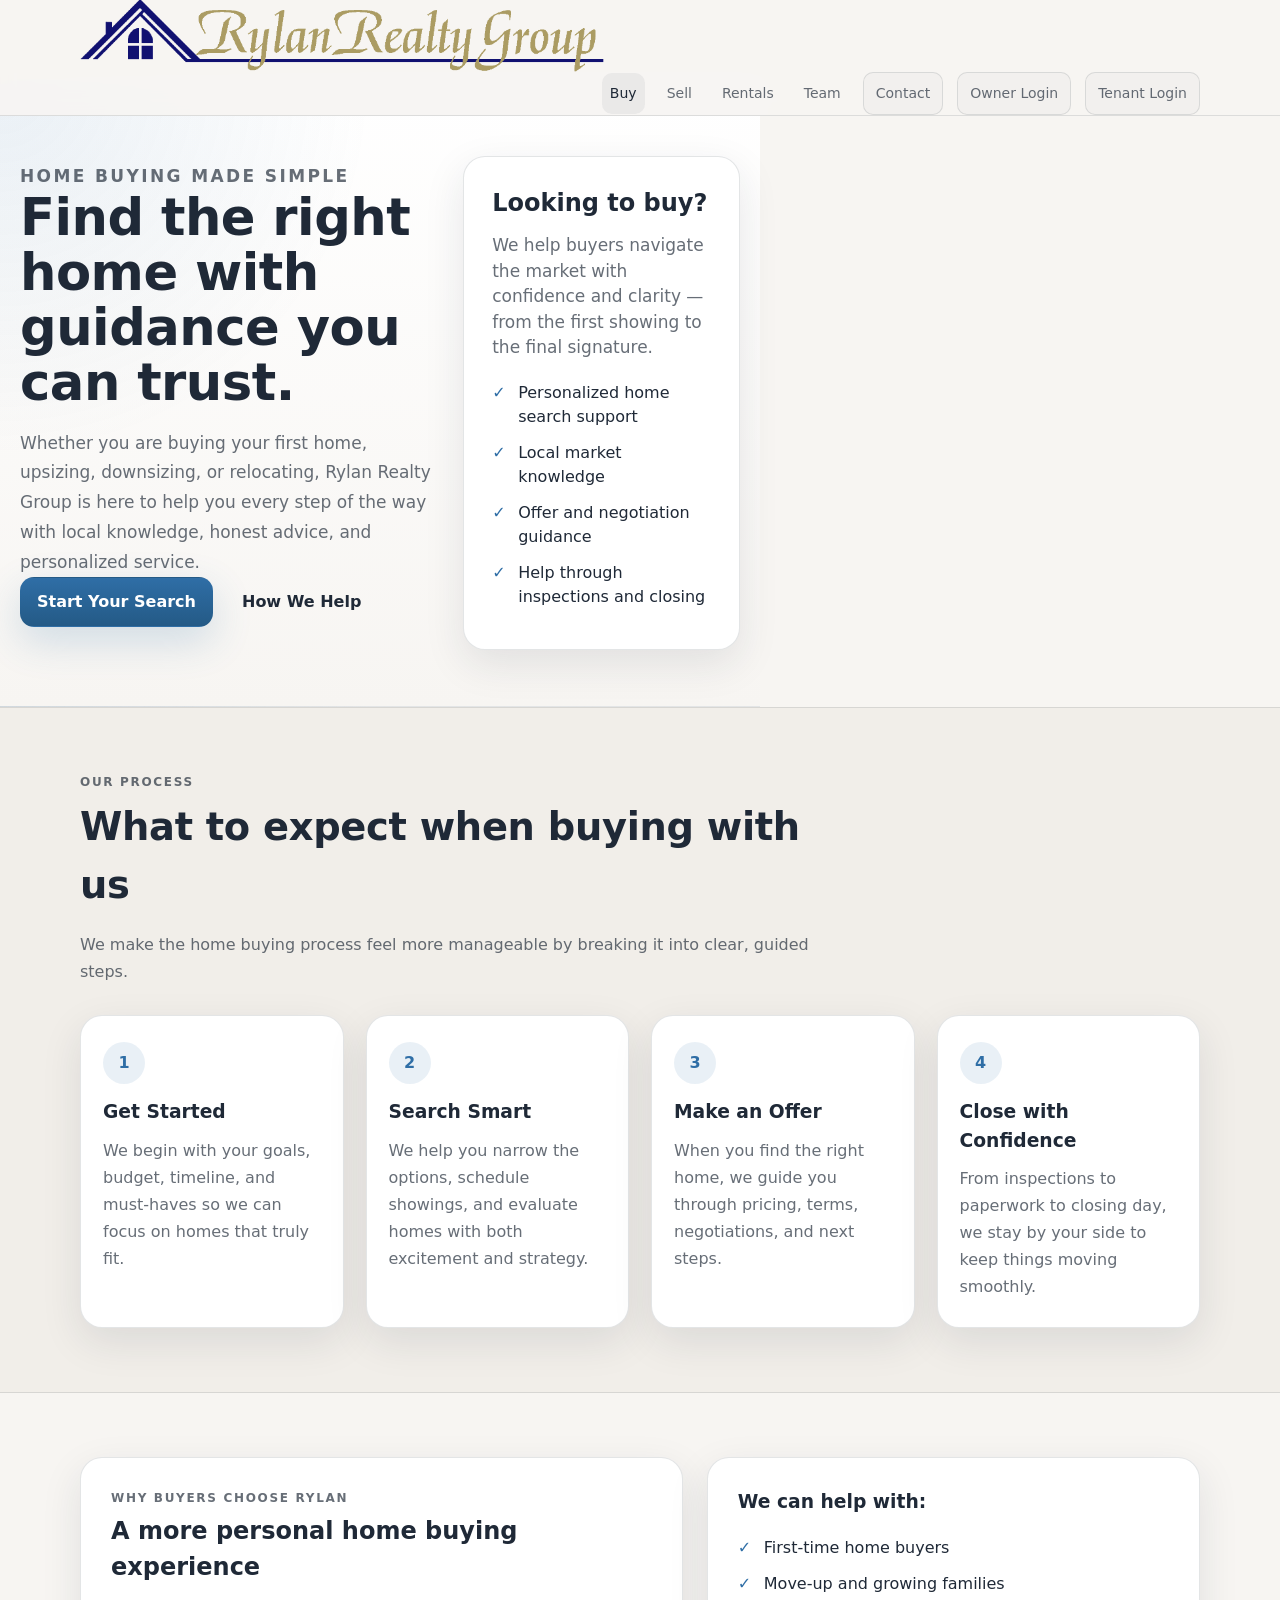
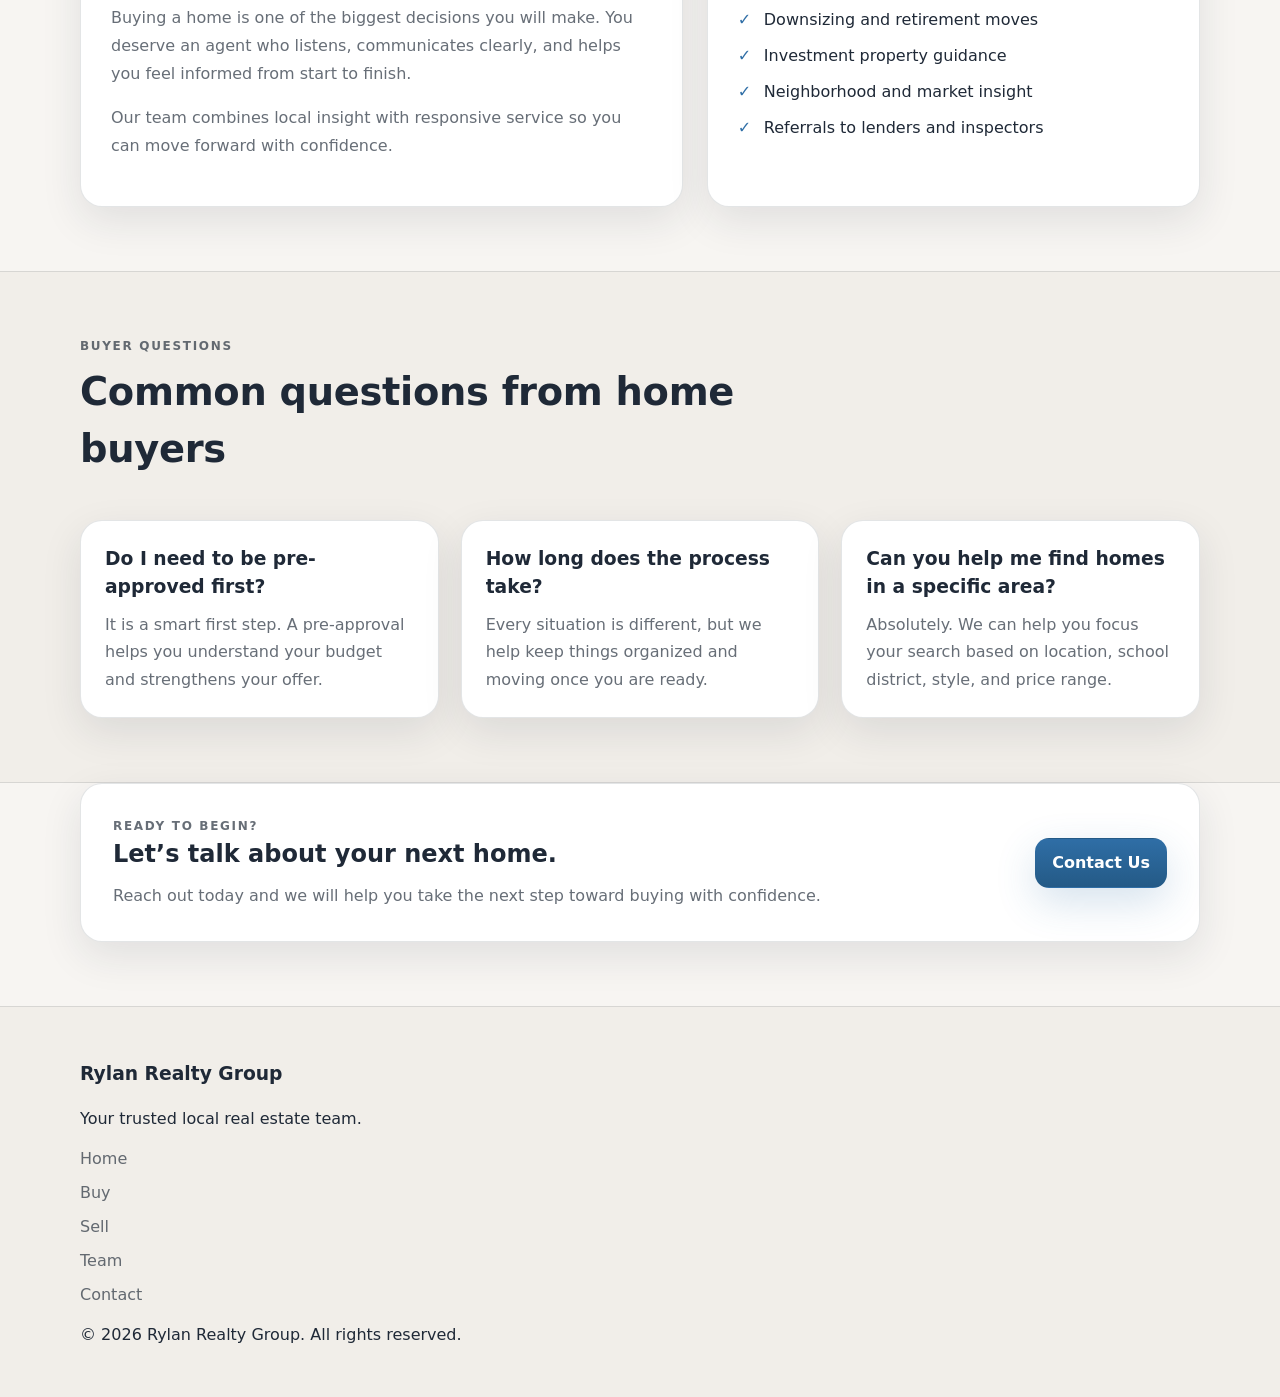
==== buy.html @ 1717fbd0 "Update buy.html" ====
<!DOCTYPE html>
<html lang="en">
<head>
  <meta charset="UTF-8" />
  <meta name="viewport" content="width=device-width, initial-scale=1" />
  <title>Buy With Rylan Realty Group</title>
  <link rel="stylesheet" href="css/styles.css" />
</head>
<body>
  <header class="site-header">
    <div class="container header-wrap">
      <a href="index.html" class="brand">
        <img src="images/logos/RRG_Logo.png" alt="Rylan Realty Group logo" class="brand-logo" />
      </a>

      <button class="nav-toggle" aria-label="Toggle navigation" aria-expanded="false">
        <span></span>
        <span></span>
        <span></span>
      </button>

      <nav class="site-nav" aria-label="Primary navigation">
        <a href="buy.html" class="nav-link is-active">Buy</a>
        <a href="sell.html" class="nav-link">Sell</a>
        <a href="https://rylan.managebuilding.com/Resident/public/rentals" class="nav-link">Rentals</a>
        <a href="team.html" class="nav-link">Team</a>
        <a href="contact.html" class="nav-link nav-pill">Contact</a>
        <a href="https://rylan.managebuilding.com/manager/public/authentication/login?ReturnUrl=%2Fmanager" class="nav-link nav-pill" target="_blank" rel="noopener">Owner Login</a>
        <a href="https://rylan.managebuilding.com/Resident/portal/login" class="nav-link nav-pill" target="_blank" rel="noopener">Tenant Login</a>
      </nav>
    </div>
  </header>

  <main>
    <section class="page-hero page-hero-inner">
      <div class="container page-hero-grid">
        <div class="page-hero-copy">
          <p class="eyebrow">Home Buying Made Simple</p>
          <h1>Find the right home with guidance you can trust.</h1>
          <p class="page-intro">
            Whether you are buying your first home, upsizing, downsizing, or relocating,
            Rylan Realty Group is here to help you every step of the way with local knowledge,
            honest advice, and personalized service.
          </p>
          <div class="hero-actions">
            <a href="contact.html" class="btn btn-primary">Start Your Search</a>
            <a href="#buy-process" class="btn btn-secondary">How We Help</a>
          </div>
        </div>

        <div class="page-hero-card">
          <h2>Looking to buy?</h2>
          <p>
            We help buyers navigate the market with confidence and clarity — from the first showing
            to the final signature.
          </p>

          <ul class="check-list">
            <li>Personalized home search support</li>
            <li>Local market knowledge</li>
            <li>Offer and negotiation guidance</li>
            <li>Help through inspections and closing</li>
          </ul>
        </div>
      </div>
    </section>

    <section class="section section-alt" id="buy-process">
      <div class="container">
        <div class="section-heading">
          <p class="eyebrow">Our Process</p>
          <h2>What to expect when buying with us</h2>
          <p>
            We make the home buying process feel more manageable by breaking it into clear, guided steps.
          </p>
        </div>

        <div class="info-grid four-up">
          <article class="info-card">
            <div class="info-number">1</div>
            <h3>Get Started</h3>
            <p>
              We begin with your goals, budget, timeline, and must-haves so we can focus on homes that truly fit.
            </p>
          </article>

          <article class="info-card">
            <div class="info-number">2</div>
            <h3>Search Smart</h3>
            <p>
              We help you narrow the options, schedule showings, and evaluate homes with both excitement and strategy.
            </p>
          </article>

          <article class="info-card">
            <div class="info-number">3</div>
            <h3>Make an Offer</h3>
            <p>
              When you find the right home, we guide you through pricing, terms, negotiations, and next steps.
            </p>
          </article>

          <article class="info-card">
            <div class="info-number">4</div>
            <h3>Close with Confidence</h3>
            <p>
              From inspections to paperwork to closing day, we stay by your side to keep things moving smoothly.
            </p>
          </article>
        </div>
      </div>
    </section>

    <section class="section">
      <div class="container">
        <div class="split-section">
          <div class="split-card">
            <p class="eyebrow">Why Buyers Choose Rylan</p>
            <h2>A more personal home buying experience</h2>
            <p>
              Buying a home is one of the biggest decisions you will make. You deserve an agent who listens,
              communicates clearly, and helps you feel informed from start to finish.
            </p>
            <p>
              Our team combines local insight with responsive service so you can move forward with confidence.
            </p>
          </div>

          <div class="split-card">
            <h3>We can help with:</h3>
            <ul class="check-list">
              <li>First-time home buyers</li>
              <li>Move-up and growing families</li>
              <li>Downsizing and retirement moves</li>
              <li>Investment property guidance</li>
              <li>Neighborhood and market insight</li>
              <li>Referrals to lenders and inspectors</li>
            </ul>
          </div>
        </div>
      </div>
    </section>

    <section class="section section-alt">
      <div class="container">
        <div class="section-heading">
          <p class="eyebrow">Buyer Questions</p>
          <h2>Common questions from home buyers</h2>
        </div>

        <div class="faq-grid">
          <article class="faq-card">
            <h3>Do I need to be pre-approved first?</h3>
            <p>
              It is a smart first step. A pre-approval helps you understand your budget and strengthens your offer.
            </p>
          </article>

          <article class="faq-card">
            <h3>How long does the process take?</h3>
            <p>
              Every situation is different, but we help keep things organized and moving once you are ready.
            </p>
          </article>

          <article class="faq-card">
            <h3>Can you help me find homes in a specific area?</h3>
            <p>
              Absolutely. We can help you focus your search based on location, school district, style, and price range.
            </p>
          </article>
        </div>
      </div>
    </section>

    <section class="section cta-section">
      <div class="container">
        <div class="cta-card">
          <div>
            <p class="eyebrow">Ready to begin?</p>
            <h2>Let’s talk about your next home.</h2>
            <p>
              Reach out today and we will help you take the next step toward buying with confidence.
            </p>
          </div>
          <div class="cta-actions">
            <a href="contact.html" class="btn btn-primary">Contact Us</a>
          </div>
        </div>
      </div>
    </section>
  </main>

  <footer class="site-footer">
    <div class="container footer-wrap">
      <div>
        <h3>Rylan Realty Group</h3>
        <p>Your trusted local real estate team.</p>
      </div>

      <div class="footer-links">
        <a href="index.html">Home</a>
        <a href="buy.html">Buy</a>
        <a href="sell.html">Sell</a>
        <a href="team.html">Team</a>
        <a href="contact.html">Contact</a>
      </div>
    </div>

    <div class="container footer-bottom">
      <p>&copy; <span id="year"></span> Rylan Realty Group. All rights reserved.</p>
    </div>
  </footer>

  <script src="js/script.js"></script>
</body>
</html>
---- css/styles.css ----
:root {
  --bg: #F7F5F2;          /* warm ivory */
  --surface: #FFFFFF;     /* cards / surfaces */
  --surface-2: #F1EEE9;   /* section alt */
  --text: #1F2937;        /* slate 800 */
  --muted: rgba(31, 41, 55, 0.68);
  --line: rgba(31, 41, 55, 0.12);

  --accent: #2F6EA6;      /* calm blue */
  --accent-2: #245A86;

  --shadow: 0 14px 40px rgba(31, 41, 55, 0.10);
  --radius: 16px;
  --radius-lg: 22px;
}

* { box-sizing: border-box; }
html, body { height: 100%; }

body {
  margin: 0;
  font-family: system-ui, -apple-system, Segoe UI, Roboto, Arial, sans-serif;
  background: var(--bg);
  color: var(--text);
  line-height: 1.5;
  padding-top: 84px;
}

img { max-width: 100%; display: block; }
a { color: inherit; text-decoration: none; }

.container {
  width: min(1120px, calc(100% - 40px));
  margin: 0 auto;
}

.center { display: flex; justify-content: center; margin-top: 18px; }
.muted { color: var(--muted); }
.tiny { font-size: 12px; }

/* =========================
   Header
========================= */
.site-header {
  position: fixed;
  top: 0; left: 0; right: 0;
  z-index: 1500;
  background: rgba(247, 245, 242, 0.92);
  backdrop-filter: blur(10px);
  border-bottom: 1px solid var(--line);
}

.header-inner {
  display: flex;
  align-items: center;
  justify-content: space-between;
  gap: 18px;
  padding: 10px 0;
}

.brand {
  display: flex;
  flex-direction: column;
  align-items: flex-start;
  gap: 6px;
  min-width: 280px;
  flex: 0 0 auto;
}

.brand-logo {
  height: 72px;
  width: auto;
  max-width: none;
  object-fit: contain;
}

.header-phone {
  font-size: 15px;
  font-weight: 800;
  line-height: 1.1;
}

.header-phone a {
  color: var(--accent-2);
  text-decoration: none;
  white-space: nowrap;
}

.header-phone a:hover { text-decoration: underline; }

.site-nav {
  margin-left: auto;
  display: flex;
  align-items: center;
  justify-content: flex-end;
  gap: 14px;
  flex: 1 1 auto;
}

.nav-link {
  font-size: 14px;
  color: var(--muted);
  padding: 10px 8px;
  border-radius: 10px;
  transition: background 140ms ease, color 140ms ease;
  white-space: nowrap;
}

.nav-link:hover {
  background: rgba(31, 41, 55, 0.06);
  color: var(--text);
}

.nav-pill {
  border: 1px solid var(--line);
  padding: 10px 12px;
  background: rgba(31, 41, 55, 0.02);
}

.nav-toggle {
  display: none;
  width: 42px;
  height: 42px;
  border: none;
  border-radius: 10px;
  background: rgba(31, 41, 55, 0.06);
  cursor: pointer;
  align-items: center;
  justify-content: center;
  flex-direction: column;
  gap: 4px;
  transition: background .15s ease;
  flex: 0 0 auto;
}

.nav-toggle:hover { background: rgba(31, 41, 55, 0.10); }

.nav-toggle span {
  width: 18px;
  height: 2px;
  background: var(--text);
  border-radius: 2px;
  display: block;
  transition: transform .25s ease, opacity .2s ease;
}

.nav-toggle.active span:nth-child(1) { transform: translateY(6px) rotate(45deg); }
.nav-toggle.active span:nth-child(2) { opacity: 0; }
.nav-toggle.active span:nth-child(3) { transform: translateY(-6px) rotate(-45deg); }

/* =========================
   Hero
========================= */
.hero {
  position: relative;
  min-height: 78vh;
  display: grid;
  place-items: center;
  overflow: hidden;
  border-bottom: 1px solid var(--line);
}

.hero-media {
  position: absolute;
  inset: 0;
  background:
    linear-gradient(90deg,
      rgba(247, 245, 242, 0.65) 0%,
      rgba(247, 245, 242, 0.35) 40%,
      rgba(247, 245, 242, 0.12) 75%,
      rgba(247, 245, 242, 0.06) 100%
    ),
    url("../images/misc/hero-home.jpg");
  background-size: cover;
  background-position: center;
  transform: scale(1.02);
  filter: saturate(1.0) contrast(1.06);
}

.hero-content {
  position: relative;
  width: min(980px, 100%);
  padding: 72px 0;
}

.hero-content::before {
  content: "";
  position: absolute;
  left: -10px;
  top: 44px;
  bottom: 44px;
  width: min(980px, 92vw);
  border-radius: 22px;
  background: linear-gradient(
    90deg,
    rgba(255,255,255,0.32) 0%,
    rgba(255,255,255,0.25) 55%,
    rgba(255,255,255,0.18) 100%
  );
  border: none;
  box-shadow: 0 18px 44px rgba(31, 41, 55, 0.14);
  backdrop-filter: blur(10px);
  z-index: 0;
}

.hero-content > * {
  position: relative;
  z-index: 1;
  padding-left: 28px;
  padding-right: 18px;
}

.hero-title {
  margin: 0 0 12px 0;
  letter-spacing: -0.6px;
  font-size: clamp(34px, 4.4vw, 56px);
  color: rgba(31, 41, 55, 0.95);
}

.hero-subtitle {
  margin: 0 0 22px 0;
  color: rgba(31, 41, 55, 0.78);
  font-size: 18px;
  max-width: 60ch;
}

.hero-actions {
  display: flex;
  gap: 12px;
  flex-wrap: wrap;
  margin-bottom: 14px;
}

.hero-highlights {
  display: grid;
  grid-template-columns: 1.2fr 1fr 1fr;
  gap: 10px;
  margin-top: 10px;
  padding-left: 28px;
  padding-right: 18px;
}

.highlight {
  padding: 8px 0;
  border-left: 1px solid rgba(31, 41, 55, 0.14);
  padding-left: 12px;
}

.hero-highlights .highlight:first-child {
  border-left: none;
  padding-left: 0;
}

.highlight-kicker {
  font-size: 11px;
  color: rgba(31, 41, 55, 0.55);
  text-transform: uppercase;
  letter-spacing: 0.12em;
  margin-bottom: 4px;
}

.highlight-text {
  font-weight: 800;
  color: rgba(31, 41, 55, 0.92);
  line-height: 1.2;
  white-space: normal;
  word-break: break-word;
}

/* =========================
   Sections
========================= */
.section { padding: 64px 0; }

.section-alt {
  background: var(--surface-2);
  border-top: 1px solid var(--line);
  border-bottom: 1px solid var(--line);
}

.section-head,
.section-heading {
  display: grid;
  gap: 6px;
  margin-bottom: 22px;
}

.section-head h2,
.section-heading h2 {
  margin: 0;
  font-size: 28px;
  letter-spacing: -0.3px;
}

.section-head p,
.section-heading p {
  margin: 0;
  color: var(--muted);
}

.eyebrow {
  margin: 0 0 4px 0;
  font-size: 12px;
  font-weight: 800;
  letter-spacing: 0.14em;
  text-transform: uppercase;
  color: var(--accent);
}

/* =========================
   Buttons
========================= */
.btn {
  display: inline-flex;
  align-items: center;
  justify-content: center;
  gap: 10px;
  padding: 12px 16px;
  border-radius: 14px;
  border: 1px solid transparent;
  font-weight: 650;
  cursor: pointer;
  transition: transform 140ms ease, background 140ms ease, border-color 140ms ease;
}

.btn:hover { transform: translateY(-1px); }

.btn-primary {
  background: linear-gradient(180deg, var(--accent), var(--accent-2));
  color: #fff;
  box-shadow: 0 14px 40px rgba(47, 110, 166, 0.20);
}

.btn-ghost {
  background: rgba(255, 255, 255, 0.72);
  border: 1px solid rgba(31, 41, 55, 0.18);
  color: rgba(31, 41, 55, 0.92);
  box-shadow: 0 10px 28px rgba(31, 41, 55, 0.10);
  backdrop-filter: blur(6px);
}

.btn-ghost:hover {
  background: rgba(255, 255, 255, 0.86);
  border-color: rgba(31, 41, 55, 0.22);
}

.btn-small {
  padding: 10px 14px;
  border-radius: 12px;
  background: rgba(31, 41, 55, 0.04);
  border: 1px solid var(--line);
  color: var(--text);
}

/* =========================
   Common Surfaces
========================= */
.card, .tile, .contact-card {
  background: var(--surface);
  border: 1px solid var(--line);
  box-shadow: var(--shadow);
  border-radius: var(--radius-lg);
  overflow: hidden;
}

.card { padding: 18px; }
.contact-card { padding: 18px; }

/* =========================
   Cards
========================= */
.card-grid {
  display: grid;
  grid-template-columns: repeat(3, minmax(0, 1fr));
  gap: 14px;
}

.card-grid-3 {
  grid-template-columns: repeat(3, minmax(0, 1fr));
}

.card-icon {
  width: 46px;
  height: 46px;
  display: grid;
  place-items: center;
  border-radius: 14px;
  background: rgba(47, 110, 166, 0.12);
  border: 1px solid rgba(47, 110, 166, 0.20);
  margin-bottom: 10px;
  font-size: 20px;
}

.card h3 { margin: 0 0 8px 0; }
.card p { margin: 0 0 14px 0; color: var(--muted); }
.card-link { color: var(--accent); font-weight: 700; }

/* =========================
   Testimonials
========================= */
.testimonial-grid {
  display: grid;
  grid-template-columns: repeat(3, minmax(0, 1fr));
  gap: 14px;
}

.testimonial {
  background: var(--surface);
  border: 1px solid rgba(31, 41, 55, 0.10);
  box-shadow: 0 10px 26px rgba(31, 41, 55, 0.08);
  border-radius: var(--radius-lg);
  padding: 16px;
}

.testimonial-stars {
  font-weight: 800;
  letter-spacing: 1px;
  color: var(--accent);
  margin-bottom: 8px;
}

.testimonial-quote {
  margin: 0 0 12px 0;
  font-size: 15px;
  color: var(--text);
  line-height: 1.55;
}

.testimonial-meta { display: grid; gap: 2px; }
.testimonial-name { font-weight: 750; }
.testimonial-muted { color: var(--muted); font-size: 13px; }

.zillow-links {
  display: flex;
  gap: 12px;
  flex-wrap: wrap;
  justify-content: center;
}

/* =========================
   Our Listings
========================= */
.our-listings {
  background: var(--surface-2);
}

.listings-heading {
  text-align: center;
  max-width: 760px;
  margin: 0 auto 2rem;
}

.listings-heading .section-intro {
  color: var(--muted);
}

.idx-listings-shell {
  padding: 0;
  margin: 0;
  background: transparent;
  border: 0;
  box-shadow: none;
}

.our-listings .center {
  margin-top: 22px;
}

@media (max-width: 640px) {
  .listings-heading {
    margin-bottom: 1.5rem;
  }
}

/* =========================
   Team
========================= */
.team-list {
  display: grid;
  gap: 14px;
}

.team-row {
  display: grid;
  grid-template-columns: 140px 1fr;
  gap: 14px;
  background: var(--surface);
  border: 1px solid var(--line);
  box-shadow: var(--shadow);
  border-radius: var(--radius-lg);
  overflow: hidden;
}

.team-photo {
  height: 140px;
  background-size: cover;
  background-position: center;
}

.team-info {
  padding: 16px;
  display: grid;
  align-content: center;
  gap: 6px;
}

.team-name { margin: 0; font-size: 18px; }
.team-role { color: var(--muted); font-size: 14px; }

.team-actions {
  display: flex;
  gap: 10px;
  flex-wrap: wrap;
  margin-top: 8px;
}

/* =========================
   Contact
========================= */
.contact-grid {
  display: grid;
  grid-template-columns: 1.2fr 0.8fr;
  gap: 14px;
}

label {
  display: grid;
  gap: 6px;
  margin-bottom: 12px;
  color: var(--muted);
}

input, textarea {
  width: 100%;
  border-radius: 14px;
  border: 1px solid var(--line);
  background: rgba(31, 41, 55, 0.03);
  color: var(--text);
  padding: 12px 12px;
  outline: none;
}

input:focus, textarea:focus { border-color: rgba(47, 110, 166, 0.55); }

.office {
  margin-top: 16px;
  padding-top: 12px;
  border-top: 1px solid var(--line);
}

.office-grid {
  display: grid;
  grid-template-columns: 1fr 1fr;
  gap: 14px;
  margin-top: 12px;
}

.office-mini {
  border: 1px solid var(--line);
  border-radius: 14px;
  padding: 14px;
  background: rgba(31, 41, 55, 0.02);
}

.contact-actions {
  display: flex;
  gap: 10px;
  flex-wrap: wrap;
  margin-top: 14px;
}

.btn-icon img {
  width: 18px;
  height: 18px;
}



/* =========================
   Footer
========================= */
.site-footer {
  padding: 34px 0;
  background: var(--surface-2);
  border-top: 1px solid var(--line);
}

.footer-grid {
  display: grid;
  grid-template-columns: 1.4fr 1fr 1fr 0.9fr 0.7fr;
  gap: 14px;
  align-items: start;
}

.footer-brand {
  font-size: 18px;
  font-weight: 800;
  margin-bottom: 6px;
}

.footer-links {
  display: grid;
  gap: 10px;
  color: var(--muted);
}

.footer-links a:hover { color: var(--text); }

.footer-logos img {
  width: 180px;
  height: auto;
  display: block;
}

.footer-legal { justify-self: end; }

.footer-social {
  display: inline-flex;
  align-items: center;
  gap: 8px;
  margin-top: 10px;
  color: var(--muted);
}

.footer-social:hover { color: var(--text); }

.fb-icon {
  width: 18px;
  height: 18px;
}

/* =========================
   Mobile Swipe Rows
========================= */
.mobile-scroll-row {
  min-width: 0;
}

@media (max-width: 720px) {
  .mobile-scroll-row {
    display: flex !important;
    gap: 14px !important;
    overflow-x: auto;
    overflow-y: hidden;
    padding: 4px 2px 10px;
    scroll-snap-type: x mandatory;
    -webkit-overflow-scrolling: touch;
  }

  .mobile-scroll-row > * {
    flex: 0 0 86%;
    min-width: 86%;
    scroll-snap-align: start;
  }

  .mobile-scroll-row::-webkit-scrollbar {
    height: 8px;
  }

  .mobile-scroll-row::-webkit-scrollbar-thumb {
    background: rgba(31, 41, 55, 0.18);
    border-radius: 999px;
  }

  .mobile-scroll-row .team-row {
    grid-template-columns: 1fr;
  }

  .mobile-scroll-row .team-photo {
    height: 220px;
  }
}

/* =========================
   Responsive
========================= */
@media (max-width: 980px) {
  .card-grid,
  .card-grid-3,
  .testimonial-grid,
  .office-grid {
    grid-template-columns: repeat(2, minmax(0, 1fr));
  }

  .contact-grid,
  .footer-grid {
    grid-template-columns: 1fr;
  }

  .footer-legal { justify-self: start; }
}

@media (max-width: 860px) {
  body { padding-top: 96px; }

  .header-inner { padding: 10px 0; gap: 10px; }

  .brand {
    min-width: 0;
    max-width: calc(100% - 60px);
    gap: 4px;
  }

  .brand-logo {
    height: 54px;
    max-width: 240px;
  }

  .header-phone {
    font-size: 13px;
    max-width: 100%;
  }

  .header-phone a {
    display: inline-block;
    max-width: 100%;
    overflow: hidden;
    text-overflow: ellipsis;
    white-space: nowrap;
  }

  .nav-toggle {
    display: inline-flex;
  }

  .site-nav {
    position: fixed;
    top: 96px;
    left: 12px;
    right: 12px;
    display: none;
    flex-direction: column;
    gap: 8px;
    padding: 14px;
    border-radius: 18px;
    border: 1px solid var(--line);
    background: rgba(247, 245, 242, 0.98);
    box-shadow: 0 22px 60px rgba(31, 41, 55, 0.18);
    max-height: calc(100vh - 120px);
    overflow: auto;
    z-index: 4000;
  }

  .site-nav.open { display: flex; }

  .nav-link {
    width: 100%;
    padding: 12px 12px;
    white-space: normal;
  }
}

@media (max-width: 720px) {
  .hero-content { padding: 36px 0 48px 0; }

  .hero-content::before {
    left: -6px;
    right: -6px;
    width: auto;
    top: 20px;
    bottom: 20px;
    border-radius: 20px;
  }

  .hero-highlights {
    grid-template-columns: 1fr;
    padding-left: 28px;
    padding-right: 18px;
  }

  .highlight {
    border-left: none;
    padding-left: 0;
    padding-top: 10px;
    border-top: 1px solid rgba(31, 41, 55, 0.14);
  }

  .hero-highlights .highlight:first-child {
    border-top: none;
    padding-top: 0;
  }
}

@media (max-width: 420px) {
  .brand-logo { max-width: 210px; }
}

/* =========================
   Inner Page Hero
========================= */
.page-hero {
  padding: 56px 0 34px;
  background: var(--surface-2);
  border-bottom: 1px solid var(--line);
}

.page-hero-inner {
  max-width: 760px;
}

.page-hero h1 {
  margin: 0 0 10px 0;
  font-size: clamp(32px, 4vw, 48px);
  letter-spacing: -0.5px;
}

.page-hero p {
  margin: 0;
  color: var(--muted);
  font-size: 17px;
}

/* =========================
   Active Nav
========================= */
.nav-link.is-active {
  color: var(--text);
  background: rgba(31, 41, 55, 0.06);
}

/* =========================
   Team Page
========================= */
.team-page-grid {
  display: grid;
  gap: 18px;
}

.team-card-large {
  display: grid;
  grid-template-columns: 280px 1fr;
  gap: 0;
  background: var(--surface);
  border: 1px solid var(--line);
  border-radius: var(--radius-lg);
  overflow: hidden;
  box-shadow: var(--shadow);
}

.team-card-photo {
  min-height: 320px;
  background-size: cover;
  background-position: center;
}

.team-card-content {
  padding: 24px;
  display: grid;
  align-content: center;
  gap: 10px;
}

.team-card-name {
  margin: 0;
  font-size: 28px;
  letter-spacing: -0.3px;
}

.team-card-role {
  color: var(--accent);
  font-weight: 700;
}

.team-card-bio {
  color: var(--muted);
  max-width: 65ch;
}

.team-card-actions {
  display: flex;
  gap: 10px;
  flex-wrap: wrap;
  margin-top: 8px;
}

.team-extra-grid {
  display: grid;
  grid-template-columns: repeat(2, minmax(0, 1fr));
  gap: 14px;
  margin-top: 14px;
}

/* =========================
   Contact Page
========================= */
.contact-page-grid {
  display: grid;
  grid-template-columns: 1.05fr 0.95fr;
  gap: 18px;
}

.contact-panel {
  background: var(--surface);
  border: 1px solid var(--line);
  border-radius: var(--radius-lg);
  box-shadow: var(--shadow);
  padding: 20px;
}

.contact-panel h3 {
  margin-top: 0;
}

.contact-methods {
  display: grid;
  gap: 12px;
  margin-top: 14px;
}

.contact-method {
  padding: 14px;
  border: 1px solid var(--line);
  border-radius: 14px;
  background: rgba(31, 41, 55, 0.02);
}

.contact-method strong {
  display: block;
  margin-bottom: 4px;
}

.hours-list {
  display: grid;
  gap: 8px;
  margin-top: 12px;
}

.contact-form-note {
  margin-top: 10px;
}

/* Office cards with map */
.office-mini.office-with-map {
  display: grid;
  grid-template-columns: 1fr 250px;
  gap: 18px;
  align-items: start;
}

.office-copy {
  display: flex;
  flex-direction: column;
  gap: 6px;
}

.office-map {
  width: 100%;
  height: 160px;
  border: 1px solid var(--line);
  border-radius: 16px;
  overflow: hidden;
  background: rgba(31, 41, 55, 0.03);
}

.office-map iframe {
  width: 100%;
  height: 100%;
  border: 0;
  display: block;
}

@media (max-width: 720px) {
  .office-mini.office-with-map {
    grid-template-columns: 1fr;
  }

  .office-map {
    height: 220px;
  }
}

/* =========================
   Responsive Additions
========================= */
@media (max-width: 980px) {
  .team-card-large,
  .contact-page-grid,
  .team-extra-grid {
    grid-template-columns: 1fr;
  }
}

@media (max-width: 720px) {
  .team-card-photo {
    min-height: 260px;
  }

  .team-card-content {
    padding: 18px;
  }
}

.page-hero-inner {
  padding: 72px 0 56px;
  background:
    radial-gradient(circle at top left, rgba(47, 110, 166, 0.10), transparent 38%),
    linear-gradient(180deg, #ffffff 0%, #f7f5f2 100%);
}

.page-hero-grid {
  display: grid;
  grid-template-columns: 1.5fr 1fr;
  gap: 28px;
  align-items: center;
}

.page-hero-copy h1 {
  margin: 0 0 18px;
  font-size: clamp(2rem, 4vw, 3.3rem);
  line-height: 1.08;
  color: var(--text);
}

.page-intro {
  margin: 0;
  max-width: 700px;
  color: var(--muted);
  font-size: 1.05rem;
  line-height: 1.75;
}

.page-hero-card,
.info-card,
.split-card,
.faq-card,
.cta-card {
  background: var(--surface);
  border: 1px solid var(--line);
  border-radius: var(--radius-lg);
  box-shadow: var(--shadow);
}

.page-hero-card {
  padding: 28px;
}

.page-hero-card h2 {
  margin-top: 0;
  margin-bottom: 12px;
}

.check-list {
  list-style: none;
  padding: 0;
  margin: 20px 0 0;
}

.check-list li {
  position: relative;
  padding-left: 26px;
  margin-bottom: 12px;
  color: var(--text);
}

.check-list li::before {
  content: "✓";
  position: absolute;
  left: 0;
  top: 0;
  color: var(--accent);
  font-weight: 700;
}

.section-heading {
  max-width: 760px;
  margin-bottom: 30px;
}

.section-heading h2 {
  margin: 0 0 12px;
  font-size: clamp(1.75rem, 3vw, 2.4rem);
}

.section-heading p {
  margin: 0;
  color: var(--muted);
  line-height: 1.7;
}

.info-grid.four-up {
  display: grid;
  grid-template-columns: repeat(4, 1fr);
  gap: 22px;
}

.info-card {
  padding: 26px 22px;
}

.info-number {
  width: 42px;
  height: 42px;
  border-radius: 999px;
  display: inline-flex;
  align-items: center;
  justify-content: center;
  margin-bottom: 14px;
  background: rgba(47, 110, 166, 0.10);
  color: var(--accent);
  font-weight: 700;
}

.info-card h3 {
  margin: 0 0 10px;
}

.info-card p {
  margin: 0;
  color: var(--muted);
  line-height: 1.7;
}

.split-section {
  display: grid;
  grid-template-columns: 1.1fr 0.9fr;
  gap: 24px;
}

.split-card {
  padding: 30px;
}

.split-card h2,
.split-card h3 {
  margin-top: 0;
}

.split-card p {
  color: var(--muted);
  line-height: 1.75;
}

.faq-grid {
  display: grid;
  grid-template-columns: repeat(3, 1fr);
  gap: 22px;
}

.faq-card {
  padding: 24px;
}

.faq-card h3 {
  margin-top: 0;
  margin-bottom: 10px;
}

.faq-card p {
  margin: 0;
  color: var(--muted);
  line-height: 1.7;
}

.cta-section {
  padding-top: 0;
}

.cta-card {
  padding: 32px;
  display: flex;
  align-items: center;
  justify-content: space-between;
  gap: 20px;
}

.cta-card h2 {
  margin: 0 0 10px;
}

.cta-card p {
  margin: 0;
  color: var(--muted);
  line-height: 1.7;
}

.site-nav a.active {
  color: var(--accent);
}

@media (max-width: 1000px) {
  .page-hero-grid,
  .split-section,
  .info-grid.four-up,
  .faq-grid {
    grid-template-columns: 1fr 1fr;
  }

  .cta-card {
    flex-direction: column;
    align-items: flex-start;
  }
}

@media (max-width: 700px) {
  .page-hero-grid,
  .split-section,
  .info-grid.four-up,
  .faq-grid {
    grid-template-columns: 1fr;
  }

  .page-hero-inner {
    padding: 56px 0 40px;
  }

  .page-hero-card,
  .info-card,
  .split-card,
  .faq-card,
  .cta-card {
    padding: 22px;
  }
}
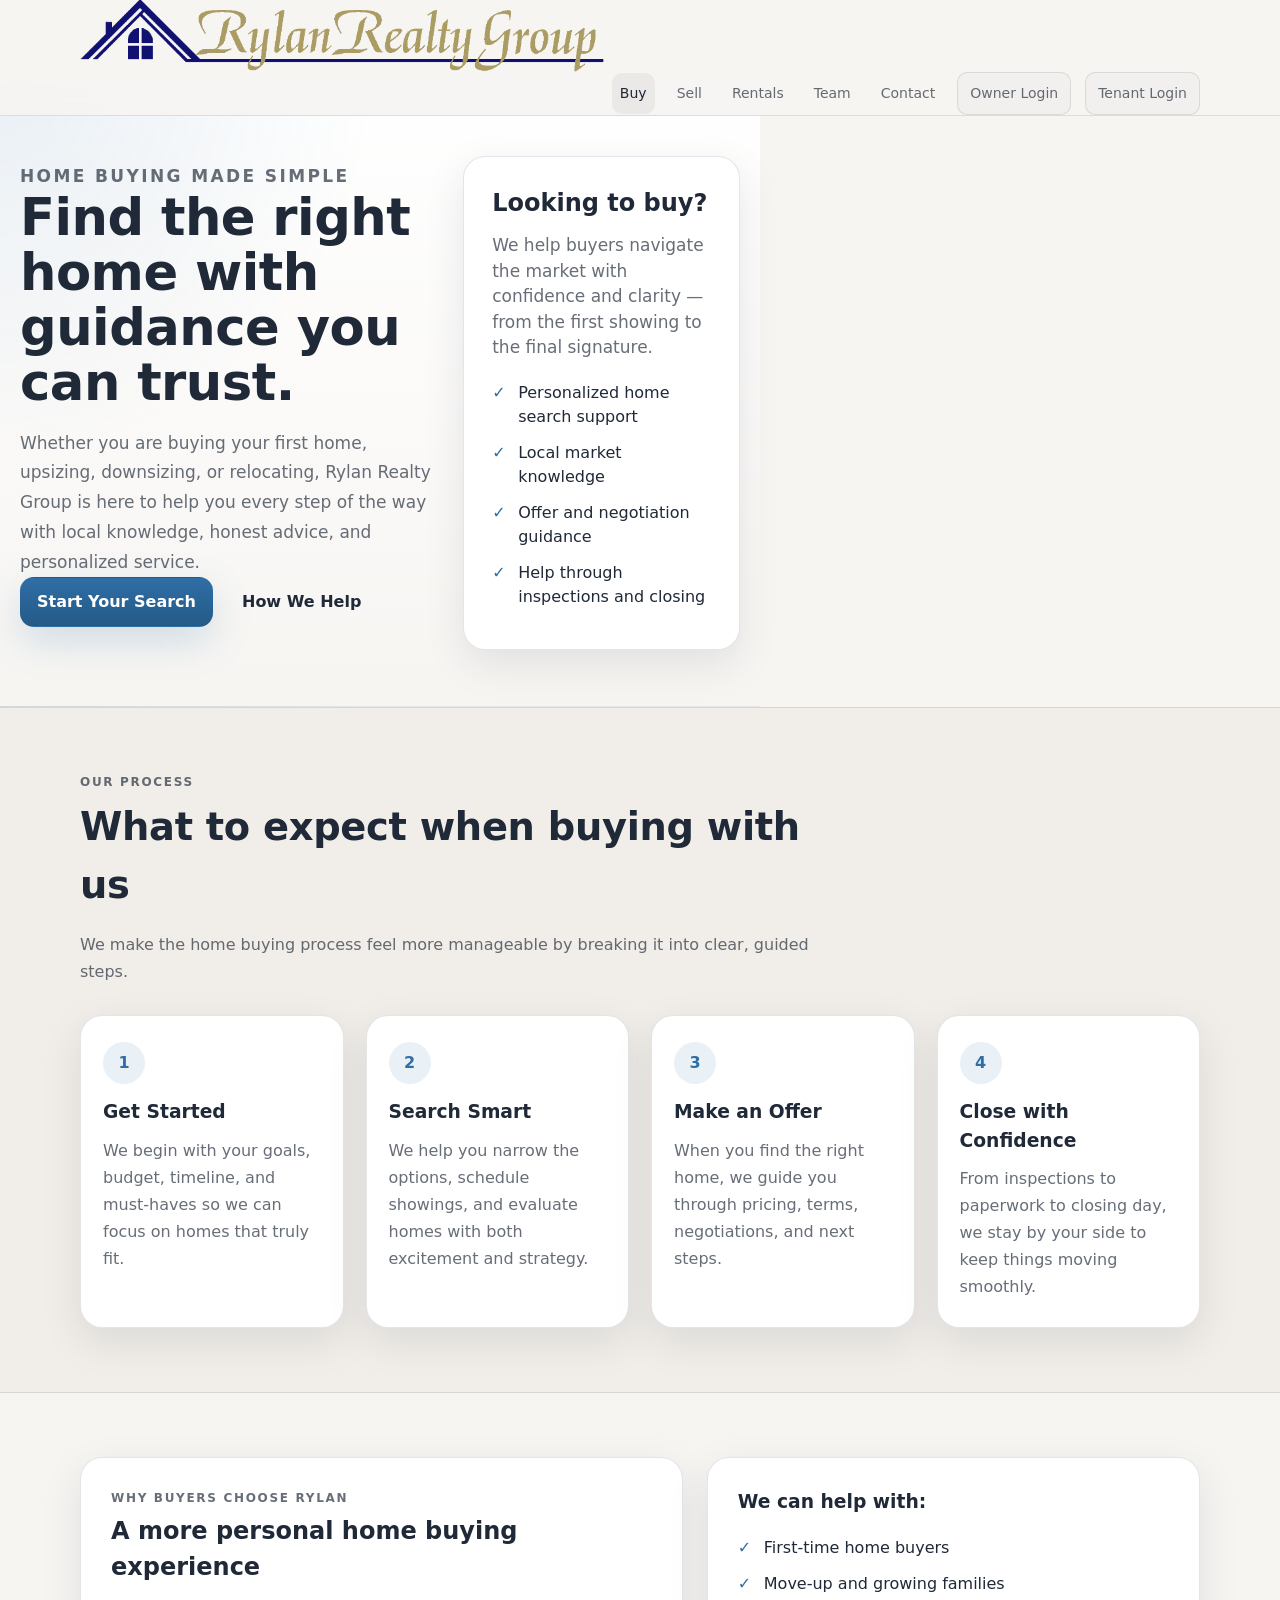
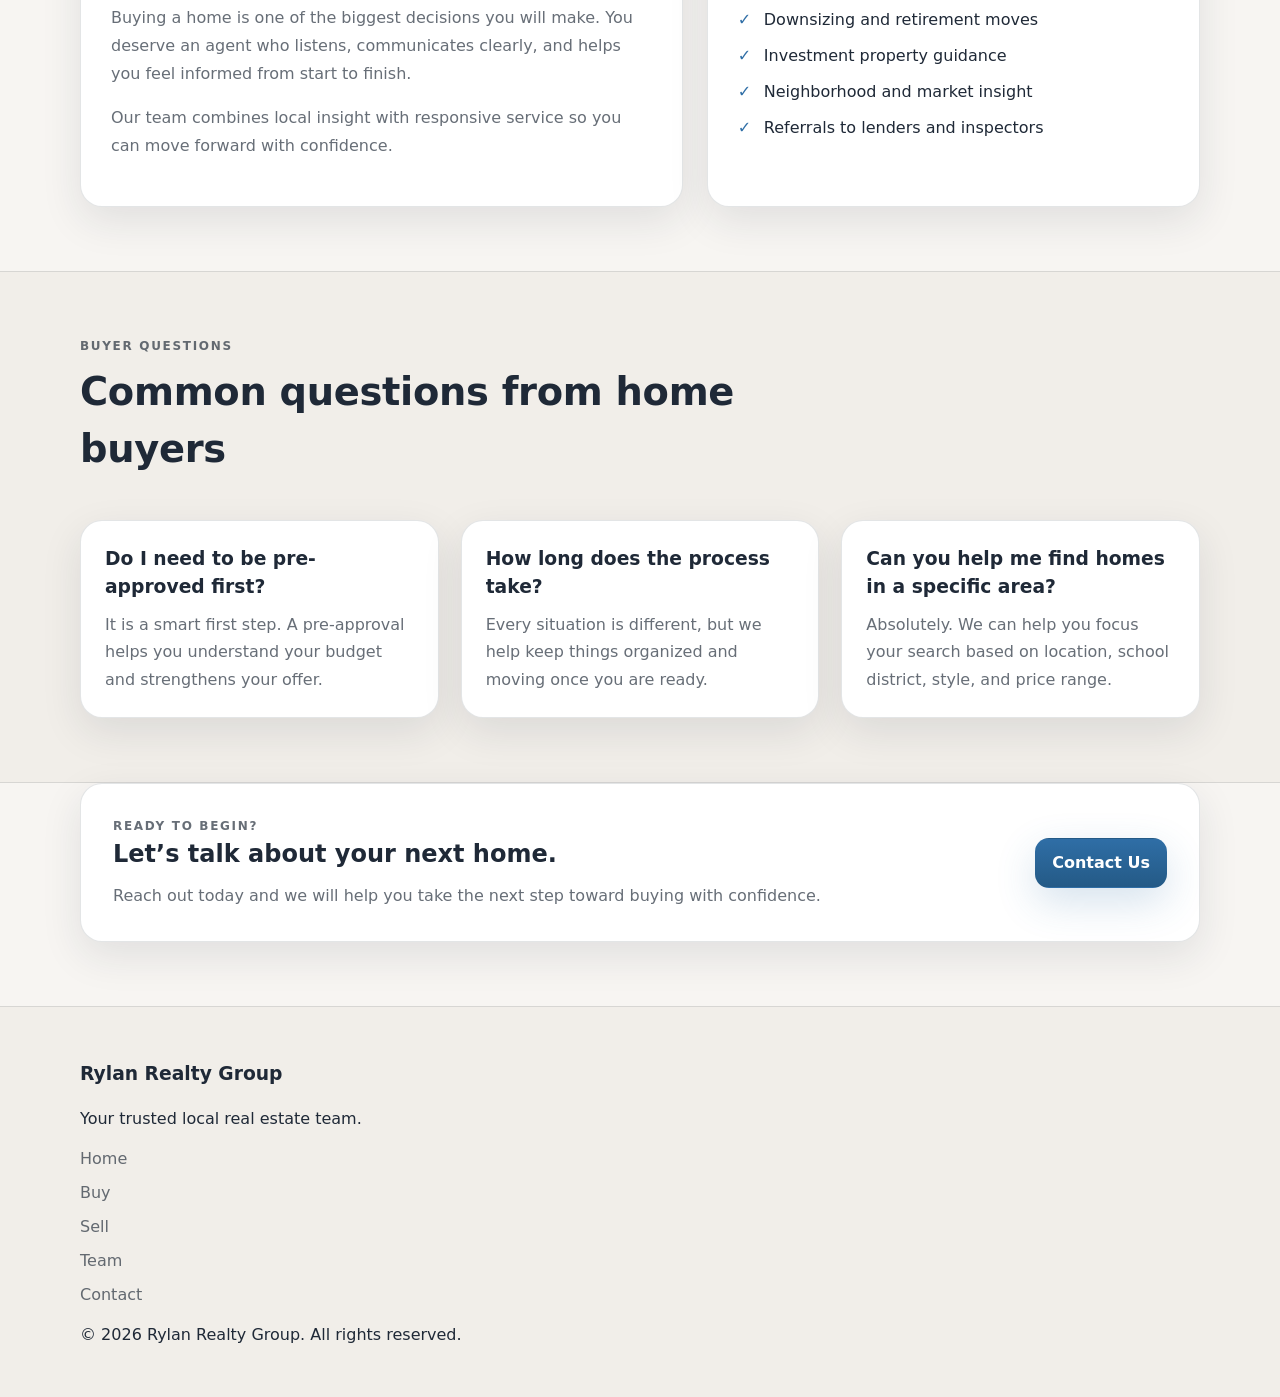
==== commit cf484258: "Update buy.html" ====
--- a/buy.html
+++ b/buy.html
@@ -24,7 +24,7 @@
         <a href="sell.html" class="nav-link">Sell</a>
         <a href="https://rylan.managebuilding.com/Resident/public/rentals" class="nav-link">Rentals</a>
         <a href="team.html" class="nav-link">Team</a>
-        <a href="contact.html" class="nav-link nav-pill">Contact</a>
+        <a href="contact.html" class="nav-link">Contact</a>
         <a href="https://rylan.managebuilding.com/manager/public/authentication/login?ReturnUrl=%2Fmanager" class="nav-link nav-pill" target="_blank" rel="noopener">Owner Login</a>
         <a href="https://rylan.managebuilding.com/Resident/portal/login" class="nav-link nav-pill" target="_blank" rel="noopener">Tenant Login</a>
       </nav>
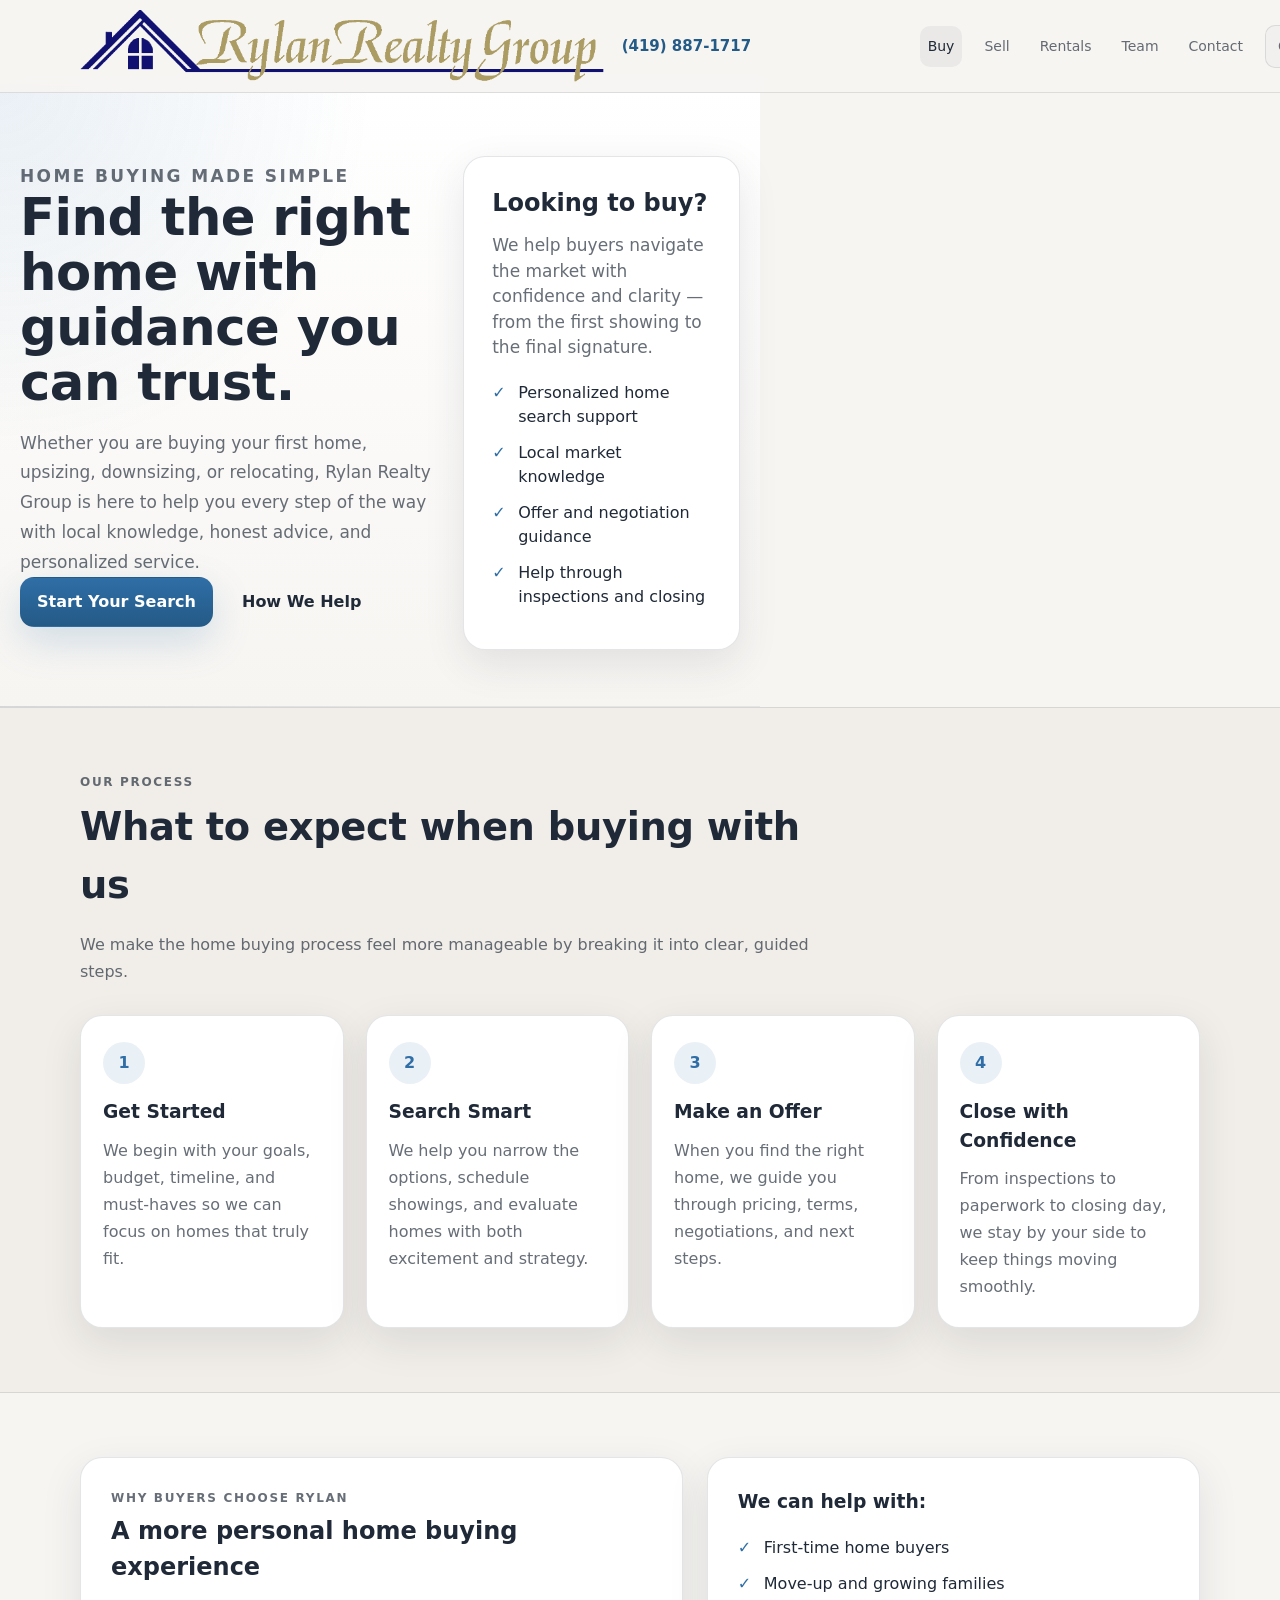
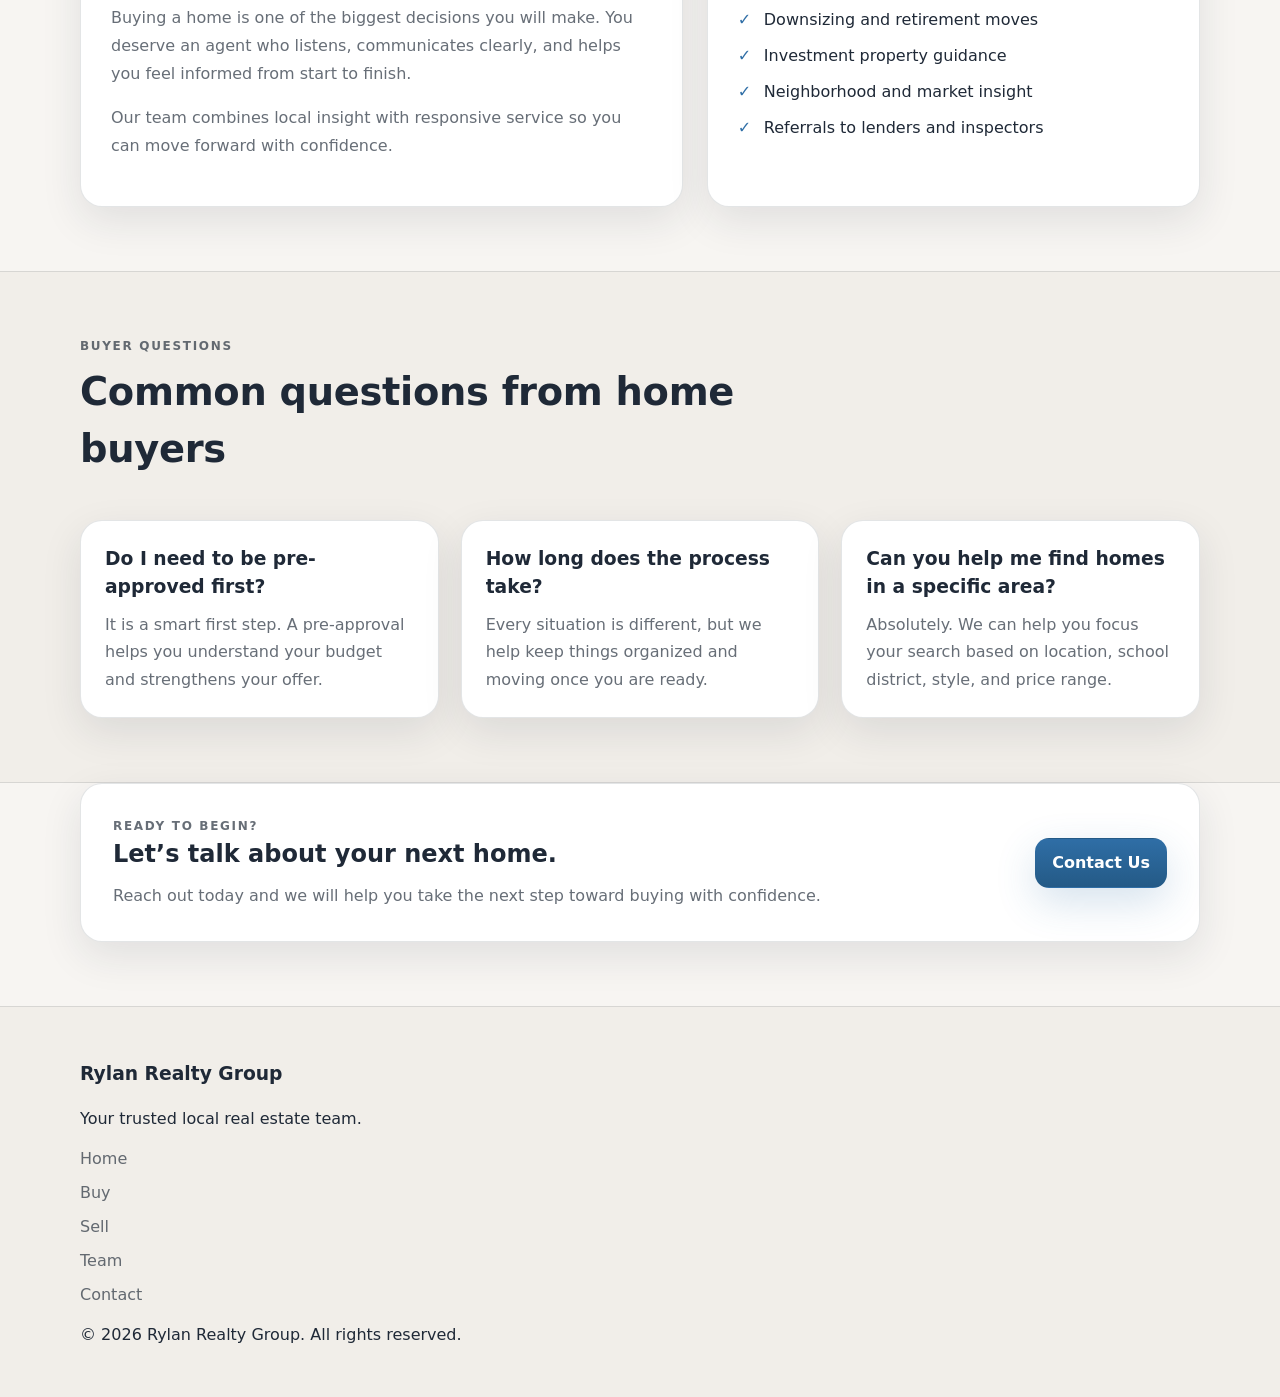
==== commit 5d8e8c20: "Update buy.html" ====
--- a/buy.html
+++ b/buy.html
@@ -8,12 +8,15 @@
 </head>
 <body>
   <header class="site-header">
-    <div class="container header-wrap">
-      <a href="index.html" class="brand">
-        <img src="images/logos/RRG_Logo.png" alt="Rylan Realty Group logo" class="brand-logo" />
+		<div class="container header-inner">
+      <a class="brand" href="index.html">
+        <img class="brand-logo" src="images/logos/RRG_Logo.png" alt="Rylan Realty Group Logo">
+        <div class="header-phone">
+          <a href="tel:14198871717">(419) 887-1717</a>
+        </div>
       </a>
 
-      <button class="nav-toggle" aria-label="Toggle navigation" aria-expanded="false">
+      <button class="nav-toggle" aria-label="Open menu" aria-expanded="false">
         <span></span>
         <span></span>
         <span></span>
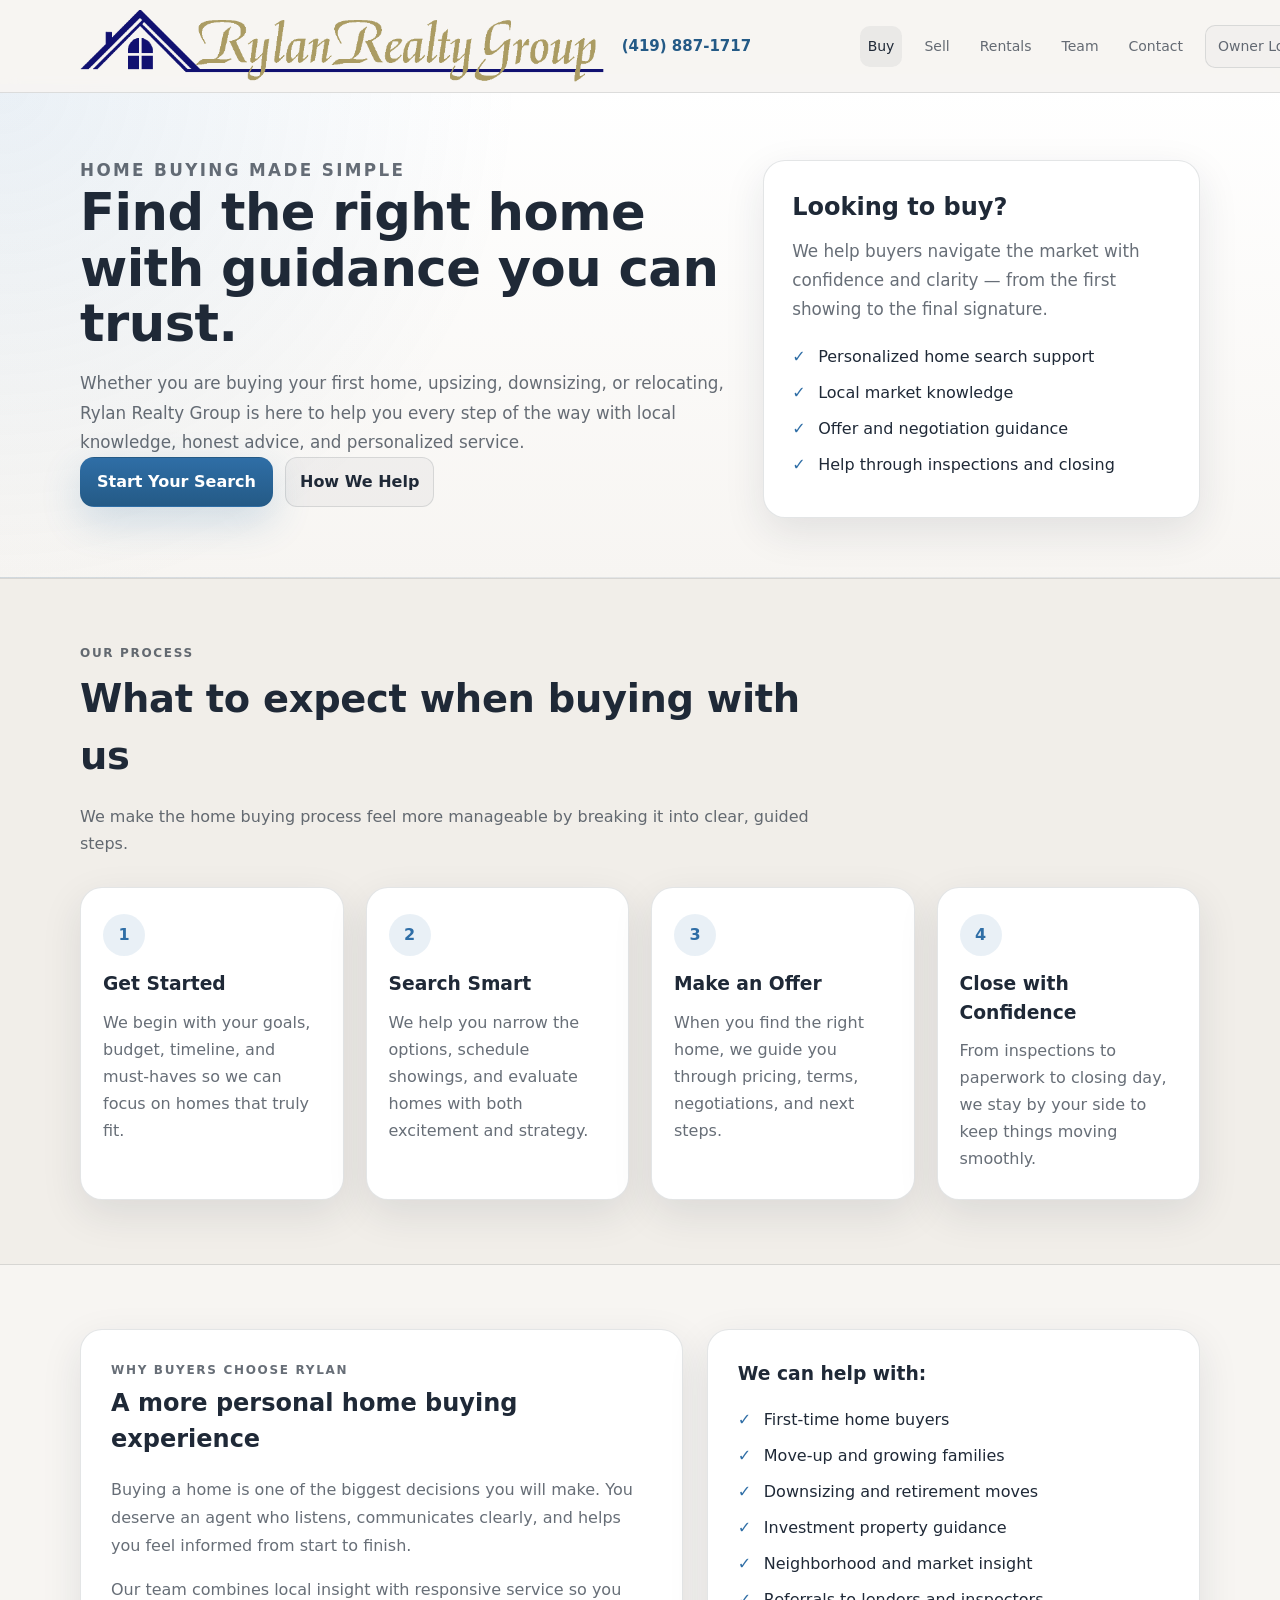
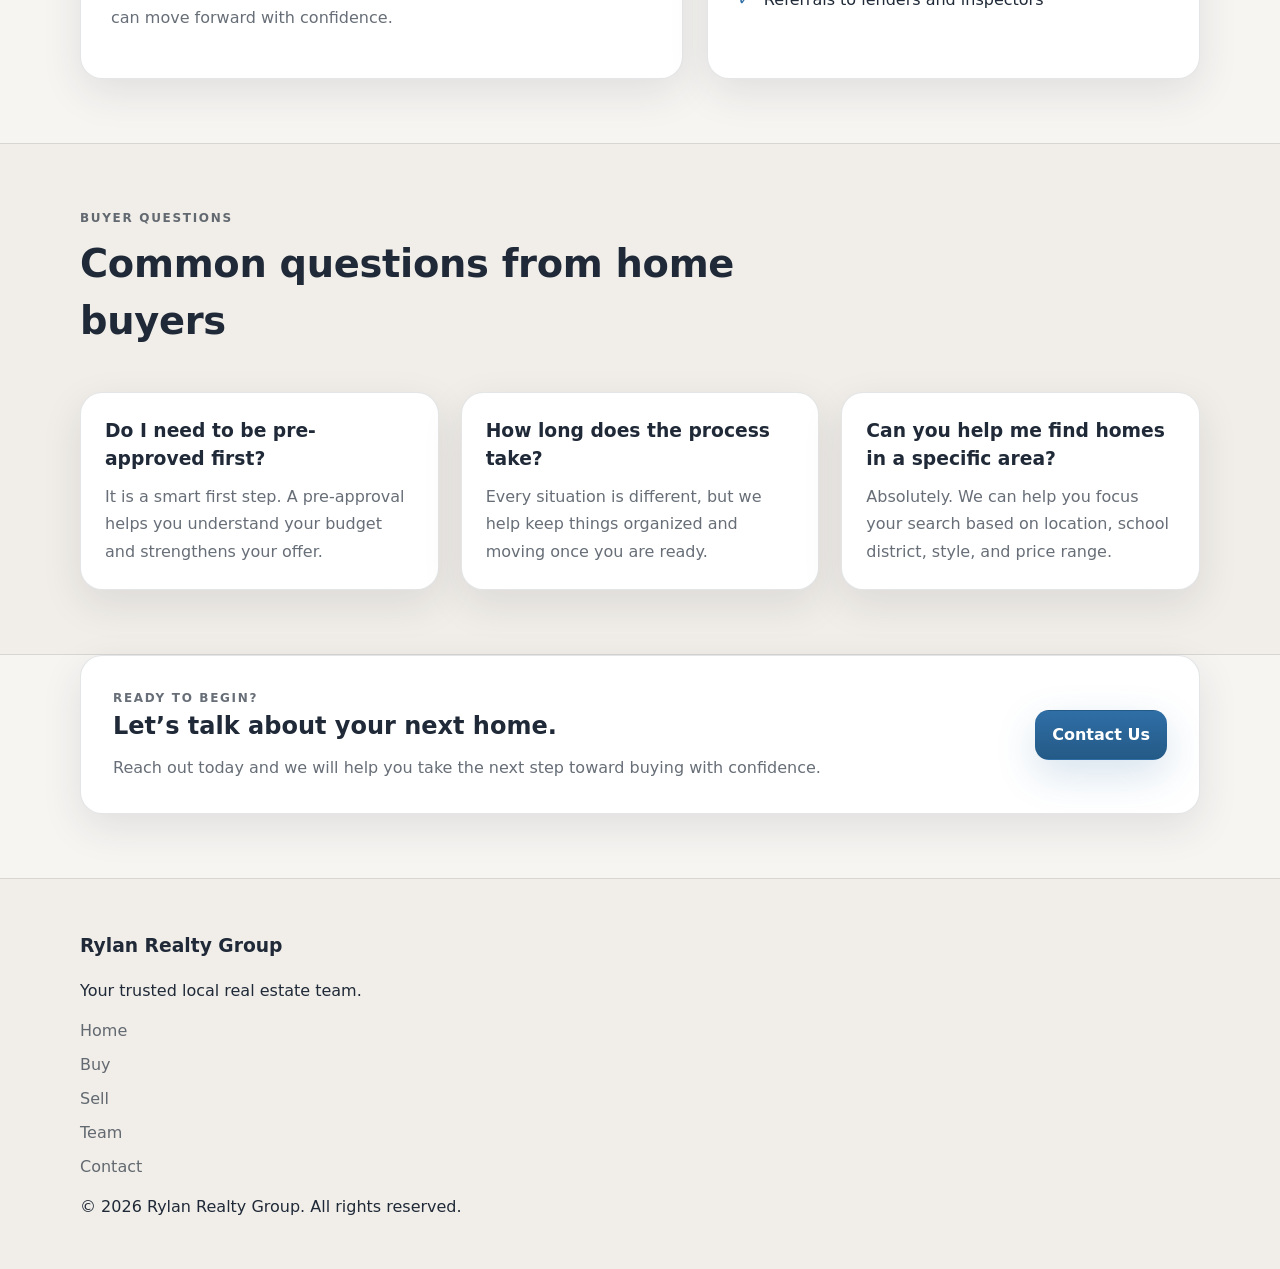
==== commit 0259fe41: "Update buy.html" ====
--- a/buy.html
+++ b/buy.html
@@ -35,38 +35,40 @@
   </header>
 
   <main>
-    <section class="page-hero page-hero-inner">
-      <div class="container page-hero-grid">
-        <div class="page-hero-copy">
-          <p class="eyebrow">Home Buying Made Simple</p>
-          <h1>Find the right home with guidance you can trust.</h1>
-          <p class="page-intro">
-            Whether you are buying your first home, upsizing, downsizing, or relocating,
-            Rylan Realty Group is here to help you every step of the way with local knowledge,
-            honest advice, and personalized service.
-          </p>
-          <div class="hero-actions">
-            <a href="contact.html" class="btn btn-primary">Start Your Search</a>
-            <a href="#buy-process" class="btn btn-secondary">How We Help</a>
-          </div>
-        </div>
-
-        <div class="page-hero-card">
-          <h2>Looking to buy?</h2>
-          <p>
-            We help buyers navigate the market with confidence and clarity — from the first showing
-            to the final signature.
-          </p>
-
-          <ul class="check-list">
-            <li>Personalized home search support</li>
-            <li>Local market knowledge</li>
-            <li>Offer and negotiation guidance</li>
-            <li>Help through inspections and closing</li>
-          </ul>
-        </div>
-      </div>
-    </section>
+    <section class="page-hero">
+	  <div class="container">
+	    <div class="page-hero-grid">
+	      <div class="page-hero-copy">
+	        <p class="eyebrow">Home Buying Made Simple</p>
+	        <h1>Find the right home with guidance you can trust.</h1>
+	        <p class="page-intro">
+	          Whether you are buying your first home, upsizing, downsizing, or relocating,
+	          Rylan Realty Group is here to help you every step of the way with local knowledge,
+	          honest advice, and personalized service.
+	        </p>
+	        <div class="hero-actions">
+	          <a href="contact.html" class="btn btn-primary">Start Your Search</a>
+	          <a href="#buy-process" class="btn btn-small">How We Help</a>
+	        </div>
+	      </div>
+	
+	      <div class="page-hero-card">
+	        <h2>Looking to buy?</h2>
+	        <p>
+	          We help buyers navigate the market with confidence and clarity — from the first
+	          showing to the final signature.
+	        </p>
+	
+	        <ul class="check-list">
+	          <li>Personalized home search support</li>
+	          <li>Local market knowledge</li>
+	          <li>Offer and negotiation guidance</li>
+	          <li>Help through inspections and closing</li>
+	        </ul>
+	      </div>
+	    </div>
+	  </div>
+	</section>
 
     <section class="section section-alt" id="buy-process">
       <div class="container">
--- a/css/styles.css
+++ b/css/styles.css
@@ -1,12 +1,12 @@
 :root {
-  --bg: #F7F5F2;          /* warm ivory */
-  --surface: #FFFFFF;     /* cards / surfaces */
-  --surface-2: #F1EEE9;   /* section alt */
-  --text: #1F2937;        /* slate 800 */
+  --bg: #F7F5F2;
+  --surface: #FFFFFF;
+  --surface-2: #F1EEE9;
+  --text: #1F2937;
   --muted: rgba(31, 41, 55, 0.68);
   --line: rgba(31, 41, 55, 0.12);
 
-  --accent: #2F6EA6;      /* calm blue */
+  --accent: #2F6EA6;
   --accent-2: #245A86;
 
   --shadow: 0 14px 40px rgba(31, 41, 55, 0.10);
@@ -14,8 +14,14 @@
   --radius-lg: 22px;
 }
 
-* { box-sizing: border-box; }
-html, body { height: 100%; }
+* {
+  box-sizing: border-box;
+}
+
+html,
+body {
+  height: 100%;
+}
 
 body {
   margin: 0;
@@ -26,24 +32,43 @@
   padding-top: 84px;
 }
 
-img { max-width: 100%; display: block; }
-a { color: inherit; text-decoration: none; }
+img {
+  max-width: 100%;
+  display: block;
+}
+
+a {
+  color: inherit;
+  text-decoration: none;
+}
 
 .container {
   width: min(1120px, calc(100% - 40px));
   margin: 0 auto;
 }
 
-.center { display: flex; justify-content: center; margin-top: 18px; }
-.muted { color: var(--muted); }
-.tiny { font-size: 12px; }
+.center {
+  display: flex;
+  justify-content: center;
+  margin-top: 18px;
+}
+
+.muted {
+  color: var(--muted);
+}
+
+.tiny {
+  font-size: 12px;
+}
 
 /* =========================
    Header
 ========================= */
 .site-header {
   position: fixed;
-  top: 0; left: 0; right: 0;
+  top: 0;
+  left: 0;
+  right: 0;
   z-index: 1500;
   background: rgba(247, 245, 242, 0.92);
   backdrop-filter: blur(10px);
@@ -63,14 +88,14 @@
   flex-direction: column;
   align-items: flex-start;
   gap: 6px;
-  min-width: 280px;
+  min-width: 220px;
   flex: 0 0 auto;
 }
 
 .brand-logo {
   height: 72px;
   width: auto;
-  max-width: none;
+  max-width: 100%;
   object-fit: contain;
 }
 
@@ -86,7 +111,9 @@
   white-space: nowrap;
 }
 
-.header-phone a:hover { text-decoration: underline; }
+.header-phone a:hover {
+  text-decoration: underline;
+}
 
 .site-nav {
   margin-left: auto;
@@ -102,19 +129,28 @@
   color: var(--muted);
   padding: 10px 8px;
   border-radius: 10px;
-  transition: background 140ms ease, color 140ms ease;
+  transition: background 140ms ease, color 140ms ease, border-color 140ms ease;
   white-space: nowrap;
 }
 
 .nav-link:hover {
   background: rgba(31, 41, 55, 0.06);
   color: var(--text);
+}
+
+.nav-link.is-active {
+  color: var(--text);
+  background: rgba(31, 41, 55, 0.06);
 }
 
 .nav-pill {
   border: 1px solid var(--line);
   padding: 10px 12px;
   background: rgba(31, 41, 55, 0.02);
+}
+
+.nav-pill:hover {
+  border-color: rgba(31, 41, 55, 0.18);
 }
 
 .nav-toggle {
@@ -129,11 +165,13 @@
   justify-content: center;
   flex-direction: column;
   gap: 4px;
-  transition: background .15s ease;
+  transition: background 0.15s ease;
   flex: 0 0 auto;
 }
 
-.nav-toggle:hover { background: rgba(31, 41, 55, 0.10); }
+.nav-toggle:hover {
+  background: rgba(31, 41, 55, 0.10);
+}
 
 .nav-toggle span {
   width: 18px;
@@ -141,15 +179,23 @@
   background: var(--text);
   border-radius: 2px;
   display: block;
-  transition: transform .25s ease, opacity .2s ease;
-}
-
-.nav-toggle.active span:nth-child(1) { transform: translateY(6px) rotate(45deg); }
-.nav-toggle.active span:nth-child(2) { opacity: 0; }
-.nav-toggle.active span:nth-child(3) { transform: translateY(-6px) rotate(-45deg); }
-
-/* =========================
-   Hero
+  transition: transform 0.25s ease, opacity 0.2s ease;
+}
+
+.nav-toggle.active span:nth-child(1) {
+  transform: translateY(6px) rotate(45deg);
+}
+
+.nav-toggle.active span:nth-child(2) {
+  opacity: 0;
+}
+
+.nav-toggle.active span:nth-child(3) {
+  transform: translateY(-6px) rotate(-45deg);
+}
+
+/* =========================
+   Hero - Home
 ========================= */
 .hero {
   position: relative;
@@ -164,7 +210,8 @@
   position: absolute;
   inset: 0;
   background:
-    linear-gradient(90deg,
+    linear-gradient(
+      90deg,
       rgba(247, 245, 242, 0.65) 0%,
       rgba(247, 245, 242, 0.35) 40%,
       rgba(247, 245, 242, 0.12) 75%,
@@ -174,7 +221,7 @@
   background-size: cover;
   background-position: center;
   transform: scale(1.02);
-  filter: saturate(1.0) contrast(1.06);
+  filter: saturate(1) contrast(1.06);
 }
 
 .hero-content {
@@ -193,11 +240,10 @@
   border-radius: 22px;
   background: linear-gradient(
     90deg,
-    rgba(255,255,255,0.32) 0%,
-    rgba(255,255,255,0.25) 55%,
-    rgba(255,255,255,0.18) 100%
+    rgba(255, 255, 255, 0.32) 0%,
+    rgba(255, 255, 255, 0.25) 55%,
+    rgba(255, 255, 255, 0.18) 100%
   );
-  border: none;
   box-shadow: 0 18px 44px rgba(31, 41, 55, 0.14);
   backdrop-filter: blur(10px);
   z-index: 0;
@@ -211,14 +257,14 @@
 }
 
 .hero-title {
-  margin: 0 0 12px 0;
+  margin: 0 0 12px;
   letter-spacing: -0.6px;
   font-size: clamp(34px, 4.4vw, 56px);
   color: rgba(31, 41, 55, 0.95);
 }
 
 .hero-subtitle {
-  margin: 0 0 22px 0;
+  margin: 0 0 22px;
   color: rgba(31, 41, 55, 0.78);
   font-size: 18px;
   max-width: 60ch;
@@ -270,7 +316,9 @@
 /* =========================
    Sections
 ========================= */
-.section { padding: 64px 0; }
+.section {
+  padding: 64px 0;
+}
 
 .section-alt {
   background: var(--surface-2);
@@ -299,7 +347,7 @@
 }
 
 .eyebrow {
-  margin: 0 0 4px 0;
+  margin: 0 0 4px;
   font-size: 12px;
   font-weight: 800;
   letter-spacing: 0.14em;
@@ -323,7 +371,9 @@
   transition: transform 140ms ease, background 140ms ease, border-color 140ms ease;
 }
 
-.btn:hover { transform: translateY(-1px); }
+.btn:hover {
+  transform: translateY(-1px);
+}
 
 .btn-primary {
   background: linear-gradient(180deg, var(--accent), var(--accent-2));
@@ -352,22 +402,47 @@
   color: var(--text);
 }
 
+.btn-small:hover {
+  background: rgba(31, 41, 55, 0.06);
+}
+
+.btn-icon img {
+  width: 18px;
+  height: 18px;
+}
+
 /* =========================
    Common Surfaces
 ========================= */
-.card, .tile, .contact-card {
+.card,
+.tile,
+.contact-card,
+.page-hero-card,
+.info-card,
+.split-card,
+.faq-card,
+.cta-card,
+.contact-panel,
+.team-card-large,
+.team-row,
+.testimonial {
   background: var(--surface);
   border: 1px solid var(--line);
   box-shadow: var(--shadow);
   border-radius: var(--radius-lg);
+}
+
+.card,
+.contact-card {
+  padding: 18px;
+}
+
+.tile {
   overflow: hidden;
 }
 
-.card { padding: 18px; }
-.contact-card { padding: 18px; }
-
-/* =========================
-   Cards
+/* =========================
+   Standard Cards
 ========================= */
 .card-grid {
   display: grid;
@@ -391,9 +466,19 @@
   font-size: 20px;
 }
 
-.card h3 { margin: 0 0 8px 0; }
-.card p { margin: 0 0 14px 0; color: var(--muted); }
-.card-link { color: var(--accent); font-weight: 700; }
+.card h3 {
+  margin: 0 0 8px;
+}
+
+.card p {
+  margin: 0 0 14px;
+  color: var(--muted);
+}
+
+.card-link {
+  color: var(--accent);
+  font-weight: 700;
+}
 
 /* =========================
    Testimonials
@@ -405,10 +490,6 @@
 }
 
 .testimonial {
-  background: var(--surface);
-  border: 1px solid rgba(31, 41, 55, 0.10);
-  box-shadow: 0 10px 26px rgba(31, 41, 55, 0.08);
-  border-radius: var(--radius-lg);
   padding: 16px;
 }
 
@@ -420,15 +501,25 @@
 }
 
 .testimonial-quote {
-  margin: 0 0 12px 0;
+  margin: 0 0 12px;
   font-size: 15px;
   color: var(--text);
   line-height: 1.55;
 }
 
-.testimonial-meta { display: grid; gap: 2px; }
-.testimonial-name { font-weight: 750; }
-.testimonial-muted { color: var(--muted); font-size: 13px; }
+.testimonial-meta {
+  display: grid;
+  gap: 2px;
+}
+
+.testimonial-name {
+  font-weight: 750;
+}
+
+.testimonial-muted {
+  color: var(--muted);
+  font-size: 13px;
+}
 
 .zillow-links {
   display: flex;
@@ -438,7 +529,7 @@
 }
 
 /* =========================
-   Our Listings
+   Listings Section
 ========================= */
 .our-listings {
   background: var(--surface-2);
@@ -466,10 +557,190 @@
   margin-top: 22px;
 }
 
-@media (max-width: 640px) {
-  .listings-heading {
-    margin-bottom: 1.5rem;
-  }
+/* =========================
+   Inner Page Hero
+========================= */
+.page-hero {
+  padding: 72px 0 56px;
+  background:
+    radial-gradient(circle at top left, rgba(47, 110, 166, 0.10), transparent 38%),
+    linear-gradient(180deg, #ffffff 0%, #f7f5f2 100%);
+  border-bottom: 1px solid var(--line);
+}
+
+.page-hero-inner {
+  max-width: 760px;
+}
+
+.page-hero-grid {
+  display: grid;
+  grid-template-columns: 1.5fr 1fr;
+  gap: 28px;
+  align-items: center;
+}
+
+.page-hero-copy h1,
+.page-hero h1 {
+  margin: 0 0 18px;
+  font-size: clamp(2rem, 4vw, 3.3rem);
+  line-height: 1.08;
+  color: var(--text);
+  letter-spacing: -0.5px;
+}
+
+.page-intro,
+.page-hero p {
+  margin: 0;
+  max-width: 700px;
+  color: var(--muted);
+  font-size: 1.05rem;
+  line-height: 1.75;
+}
+
+.page-hero-card {
+  padding: 28px;
+}
+
+.page-hero-card h2 {
+  margin-top: 0;
+  margin-bottom: 12px;
+}
+
+/* =========================
+   Shared Content Blocks
+========================= */
+.check-list {
+  list-style: none;
+  padding: 0;
+  margin: 20px 0 0;
+}
+
+.check-list li {
+  position: relative;
+  padding-left: 26px;
+  margin-bottom: 12px;
+  color: var(--text);
+}
+
+.check-list li::before {
+  content: "✓";
+  position: absolute;
+  left: 0;
+  top: 0;
+  color: var(--accent);
+  font-weight: 700;
+}
+
+.section-heading {
+  max-width: 760px;
+  margin-bottom: 30px;
+}
+
+.section-heading h2 {
+  margin: 0 0 12px;
+  font-size: clamp(1.75rem, 3vw, 2.4rem);
+}
+
+.section-heading p {
+  margin: 0;
+  color: var(--muted);
+  line-height: 1.7;
+}
+
+.info-grid.four-up {
+  display: grid;
+  grid-template-columns: repeat(4, 1fr);
+  gap: 22px;
+}
+
+.info-card {
+  padding: 26px 22px;
+}
+
+.info-number {
+  width: 42px;
+  height: 42px;
+  border-radius: 999px;
+  display: inline-flex;
+  align-items: center;
+  justify-content: center;
+  margin-bottom: 14px;
+  background: rgba(47, 110, 166, 0.10);
+  color: var(--accent);
+  font-weight: 700;
+}
+
+.info-card h3 {
+  margin: 0 0 10px;
+}
+
+.info-card p {
+  margin: 0;
+  color: var(--muted);
+  line-height: 1.7;
+}
+
+.split-section {
+  display: grid;
+  grid-template-columns: 1.1fr 0.9fr;
+  gap: 24px;
+}
+
+.split-card {
+  padding: 30px;
+}
+
+.split-card h2,
+.split-card h3 {
+  margin-top: 0;
+}
+
+.split-card p {
+  color: var(--muted);
+  line-height: 1.75;
+}
+
+.faq-grid {
+  display: grid;
+  grid-template-columns: repeat(3, 1fr);
+  gap: 22px;
+}
+
+.faq-card {
+  padding: 24px;
+}
+
+.faq-card h3 {
+  margin-top: 0;
+  margin-bottom: 10px;
+}
+
+.faq-card p {
+  margin: 0;
+  color: var(--muted);
+  line-height: 1.7;
+}
+
+.cta-section {
+  padding-top: 0;
+}
+
+.cta-card {
+  padding: 32px;
+  display: flex;
+  align-items: center;
+  justify-content: space-between;
+  gap: 20px;
+}
+
+.cta-card h2 {
+  margin: 0 0 10px;
+}
+
+.cta-card p {
+  margin: 0;
+  color: var(--muted);
+  line-height: 1.7;
 }
 
 /* =========================
@@ -484,10 +755,6 @@
   display: grid;
   grid-template-columns: 140px 1fr;
   gap: 14px;
-  background: var(--surface);
-  border: 1px solid var(--line);
-  box-shadow: var(--shadow);
-  border-radius: var(--radius-lg);
   overflow: hidden;
 }
 
@@ -504,8 +771,15 @@
   gap: 6px;
 }
 
-.team-name { margin: 0; font-size: 18px; }
-.team-role { color: var(--muted); font-size: 14px; }
+.team-name {
+  margin: 0;
+  font-size: 18px;
+}
+
+.team-role {
+  color: var(--muted);
+  font-size: 14px;
+}
 
 .team-actions {
   display: flex;
@@ -514,6 +788,62 @@
   margin-top: 8px;
 }
 
+/* Team Page */
+.team-page-grid {
+  display: grid;
+  gap: 18px;
+}
+
+.team-card-large {
+  display: grid;
+  grid-template-columns: 280px 1fr;
+  gap: 0;
+  overflow: hidden;
+}
+
+.team-card-photo {
+  min-height: 320px;
+  background-size: cover;
+  background-position: center;
+}
+
+.team-card-content {
+  padding: 24px;
+  display: grid;
+  align-content: center;
+  gap: 10px;
+}
+
+.team-card-name {
+  margin: 0;
+  font-size: 28px;
+  letter-spacing: -0.3px;
+}
+
+.team-card-role {
+  color: var(--accent);
+  font-weight: 700;
+}
+
+.team-card-bio {
+  color: var(--muted);
+  max-width: 65ch;
+}
+
+.team-card-actions {
+  display: flex;
+  gap: 10px;
+  flex-wrap: wrap;
+  margin-top: 8px;
+}
+
+.team-extra-grid {
+  display: grid;
+  grid-template-columns: repeat(2, minmax(0, 1fr));
+  gap: 14px;
+  margin-top: 14px;
+}
+
 /* =========================
    Contact
 ========================= */
@@ -530,17 +860,22 @@
   color: var(--muted);
 }
 
-input, textarea {
+input,
+textarea {
   width: 100%;
   border-radius: 14px;
   border: 1px solid var(--line);
   background: rgba(31, 41, 55, 0.03);
   color: var(--text);
-  padding: 12px 12px;
+  padding: 12px;
   outline: none;
-}
-
-input:focus, textarea:focus { border-color: rgba(47, 110, 166, 0.55); }
+  font: inherit;
+}
+
+input:focus,
+textarea:focus {
+  border-color: rgba(47, 110, 166, 0.55);
+}
 
 .office {
   margin-top: 16px;
@@ -569,12 +904,78 @@
   margin-top: 14px;
 }
 
-.btn-icon img {
-  width: 18px;
-  height: 18px;
-}
-
-
+/* Contact Page */
+.contact-page-grid {
+  display: grid;
+  grid-template-columns: 1.05fr 0.95fr;
+  gap: 18px;
+}
+
+.contact-panel {
+  padding: 20px;
+}
+
+.contact-panel h3 {
+  margin-top: 0;
+}
+
+.contact-methods {
+  display: grid;
+  gap: 12px;
+  margin-top: 14px;
+}
+
+.contact-method {
+  padding: 14px;
+  border: 1px solid var(--line);
+  border-radius: 14px;
+  background: rgba(31, 41, 55, 0.02);
+}
+
+.contact-method strong {
+  display: block;
+  margin-bottom: 4px;
+}
+
+.hours-list {
+  display: grid;
+  gap: 8px;
+  margin-top: 12px;
+}
+
+.contact-form-note {
+  margin-top: 10px;
+}
+
+/* Office cards with map */
+.office-mini.office-with-map {
+  display: grid;
+  grid-template-columns: 1fr 250px;
+  gap: 18px;
+  align-items: start;
+}
+
+.office-copy {
+  display: flex;
+  flex-direction: column;
+  gap: 6px;
+}
+
+.office-map {
+  width: 100%;
+  height: 160px;
+  border: 1px solid var(--line);
+  border-radius: 16px;
+  overflow: hidden;
+  background: rgba(31, 41, 55, 0.03);
+}
+
+.office-map iframe {
+  width: 100%;
+  height: 100%;
+  border: 0;
+  display: block;
+}
 
 /* =========================
    Footer
@@ -604,7 +1005,9 @@
   color: var(--muted);
 }
 
-.footer-links a:hover { color: var(--text); }
+.footer-links a:hover {
+  color: var(--text);
+}
 
 .footer-logos img {
   width: 180px;
@@ -612,7 +1015,9 @@
   display: block;
 }
 
-.footer-legal { justify-self: end; }
+.footer-legal {
+  justify-self: end;
+}
 
 .footer-social {
   display: inline-flex;
@@ -622,7 +1027,9 @@
   color: var(--muted);
 }
 
-.footer-social:hover { color: var(--text); }
+.footer-social:hover {
+  color: var(--text);
+}
 
 .fb-icon {
   width: 18px;
@@ -674,26 +1081,47 @@
 /* =========================
    Responsive
 ========================= */
+@media (max-width: 1000px) {
+  .page-hero-grid,
+  .split-section,
+  .info-grid.four-up,
+  .faq-grid {
+    grid-template-columns: 1fr 1fr;
+  }
+
+  .cta-card {
+    flex-direction: column;
+    align-items: flex-start;
+  }
+}
+
 @media (max-width: 980px) {
   .card-grid,
   .card-grid-3,
   .testimonial-grid,
-  .office-grid {
-    grid-template-columns: repeat(2, minmax(0, 1fr));
-  }
-
+  .office-grid,
+  .team-extra-grid,
+  .team-card-large,
+  .contact-page-grid,
   .contact-grid,
   .footer-grid {
     grid-template-columns: 1fr;
   }
 
-  .footer-legal { justify-self: start; }
+  .footer-legal {
+    justify-self: start;
+  }
 }
 
 @media (max-width: 860px) {
-  body { padding-top: 96px; }
-
-  .header-inner { padding: 10px 0; gap: 10px; }
+  body {
+    padding-top: 96px;
+  }
+
+  .header-inner {
+    padding: 10px 0;
+    gap: 10px;
+  }
 
   .brand {
     min-width: 0;
@@ -741,17 +1169,25 @@
     z-index: 4000;
   }
 
-  .site-nav.open { display: flex; }
+  .site-nav.open {
+    display: flex;
+  }
+
+  .nav-link,
+  .nav-pill {
+    width: 100%;
+    white-space: normal;
+  }
 
   .nav-link {
-    width: 100%;
-    padding: 12px 12px;
-    white-space: normal;
+    padding: 12px;
   }
 }
 
 @media (max-width: 720px) {
-  .hero-content { padding: 36px 0 48px 0; }
+  .hero-content {
+    padding: 36px 0 48px;
+  }
 
   .hero-content::before {
     left: -6px;
@@ -779,187 +1215,15 @@
     border-top: none;
     padding-top: 0;
   }
-}
-
-@media (max-width: 420px) {
-  .brand-logo { max-width: 210px; }
-}
-
-/* =========================
-   Inner Page Hero
-========================= */
-.page-hero {
-  padding: 56px 0 34px;
-  background: var(--surface-2);
-  border-bottom: 1px solid var(--line);
-}
-
-.page-hero-inner {
-  max-width: 760px;
-}
-
-.page-hero h1 {
-  margin: 0 0 10px 0;
-  font-size: clamp(32px, 4vw, 48px);
-  letter-spacing: -0.5px;
-}
-
-.page-hero p {
-  margin: 0;
-  color: var(--muted);
-  font-size: 17px;
-}
-
-/* =========================
-   Active Nav
-========================= */
-.nav-link.is-active {
-  color: var(--text);
-  background: rgba(31, 41, 55, 0.06);
-}
-
-/* =========================
-   Team Page
-========================= */
-.team-page-grid {
-  display: grid;
-  gap: 18px;
-}
-
-.team-card-large {
-  display: grid;
-  grid-template-columns: 280px 1fr;
-  gap: 0;
-  background: var(--surface);
-  border: 1px solid var(--line);
-  border-radius: var(--radius-lg);
-  overflow: hidden;
-  box-shadow: var(--shadow);
-}
-
-.team-card-photo {
-  min-height: 320px;
-  background-size: cover;
-  background-position: center;
-}
-
-.team-card-content {
-  padding: 24px;
-  display: grid;
-  align-content: center;
-  gap: 10px;
-}
-
-.team-card-name {
-  margin: 0;
-  font-size: 28px;
-  letter-spacing: -0.3px;
-}
-
-.team-card-role {
-  color: var(--accent);
-  font-weight: 700;
-}
-
-.team-card-bio {
-  color: var(--muted);
-  max-width: 65ch;
-}
-
-.team-card-actions {
-  display: flex;
-  gap: 10px;
-  flex-wrap: wrap;
-  margin-top: 8px;
-}
-
-.team-extra-grid {
-  display: grid;
-  grid-template-columns: repeat(2, minmax(0, 1fr));
-  gap: 14px;
-  margin-top: 14px;
-}
-
-/* =========================
-   Contact Page
-========================= */
-.contact-page-grid {
-  display: grid;
-  grid-template-columns: 1.05fr 0.95fr;
-  gap: 18px;
-}
-
-.contact-panel {
-  background: var(--surface);
-  border: 1px solid var(--line);
-  border-radius: var(--radius-lg);
-  box-shadow: var(--shadow);
-  padding: 20px;
-}
-
-.contact-panel h3 {
-  margin-top: 0;
-}
-
-.contact-methods {
-  display: grid;
-  gap: 12px;
-  margin-top: 14px;
-}
-
-.contact-method {
-  padding: 14px;
-  border: 1px solid var(--line);
-  border-radius: 14px;
-  background: rgba(31, 41, 55, 0.02);
-}
-
-.contact-method strong {
-  display: block;
-  margin-bottom: 4px;
-}
-
-.hours-list {
-  display: grid;
-  gap: 8px;
-  margin-top: 12px;
-}
-
-.contact-form-note {
-  margin-top: 10px;
-}
-
-/* Office cards with map */
-.office-mini.office-with-map {
-  display: grid;
-  grid-template-columns: 1fr 250px;
-  gap: 18px;
-  align-items: start;
-}
-
-.office-copy {
-  display: flex;
-  flex-direction: column;
-  gap: 6px;
-}
-
-.office-map {
-  width: 100%;
-  height: 160px;
-  border: 1px solid var(--line);
-  border-radius: 16px;
-  overflow: hidden;
-  background: rgba(31, 41, 55, 0.03);
-}
-
-.office-map iframe {
-  width: 100%;
-  height: 100%;
-  border: 0;
-  display: block;
-}
-
-@media (max-width: 720px) {
+
+  .team-card-photo {
+    min-height: 260px;
+  }
+
+  .team-card-content {
+    padding: 18px;
+  }
+
   .office-mini.office-with-map {
     grid-template-columns: 1fr;
   }
@@ -969,238 +1233,18 @@
   }
 }
 
-/* =========================
-   Responsive Additions
-========================= */
-@media (max-width: 980px) {
-  .team-card-large,
-  .contact-page-grid,
-  .team-extra-grid {
-    grid-template-columns: 1fr;
-  }
-}
-
-@media (max-width: 720px) {
-  .team-card-photo {
-    min-height: 260px;
-  }
-
-  .team-card-content {
-    padding: 18px;
-  }
-}
-
-.page-hero-inner {
-  padding: 72px 0 56px;
-  background:
-    radial-gradient(circle at top left, rgba(47, 110, 166, 0.10), transparent 38%),
-    linear-gradient(180deg, #ffffff 0%, #f7f5f2 100%);
-}
-
-.page-hero-grid {
-  display: grid;
-  grid-template-columns: 1.5fr 1fr;
-  gap: 28px;
-  align-items: center;
-}
-
-.page-hero-copy h1 {
-  margin: 0 0 18px;
-  font-size: clamp(2rem, 4vw, 3.3rem);
-  line-height: 1.08;
-  color: var(--text);
-}
-
-.page-intro {
-  margin: 0;
-  max-width: 700px;
-  color: var(--muted);
-  font-size: 1.05rem;
-  line-height: 1.75;
-}
-
-.page-hero-card,
-.info-card,
-.split-card,
-.faq-card,
-.cta-card {
-  background: var(--surface);
-  border: 1px solid var(--line);
-  border-radius: var(--radius-lg);
-  box-shadow: var(--shadow);
-}
-
-.page-hero-card {
-  padding: 28px;
-}
-
-.page-hero-card h2 {
-  margin-top: 0;
-  margin-bottom: 12px;
-}
-
-.check-list {
-  list-style: none;
-  padding: 0;
-  margin: 20px 0 0;
-}
-
-.check-list li {
-  position: relative;
-  padding-left: 26px;
-  margin-bottom: 12px;
-  color: var(--text);
-}
-
-.check-list li::before {
-  content: "✓";
-  position: absolute;
-  left: 0;
-  top: 0;
-  color: var(--accent);
-  font-weight: 700;
-}
-
-.section-heading {
-  max-width: 760px;
-  margin-bottom: 30px;
-}
-
-.section-heading h2 {
-  margin: 0 0 12px;
-  font-size: clamp(1.75rem, 3vw, 2.4rem);
-}
-
-.section-heading p {
-  margin: 0;
-  color: var(--muted);
-  line-height: 1.7;
-}
-
-.info-grid.four-up {
-  display: grid;
-  grid-template-columns: repeat(4, 1fr);
-  gap: 22px;
-}
-
-.info-card {
-  padding: 26px 22px;
-}
-
-.info-number {
-  width: 42px;
-  height: 42px;
-  border-radius: 999px;
-  display: inline-flex;
-  align-items: center;
-  justify-content: center;
-  margin-bottom: 14px;
-  background: rgba(47, 110, 166, 0.10);
-  color: var(--accent);
-  font-weight: 700;
-}
-
-.info-card h3 {
-  margin: 0 0 10px;
-}
-
-.info-card p {
-  margin: 0;
-  color: var(--muted);
-  line-height: 1.7;
-}
-
-.split-section {
-  display: grid;
-  grid-template-columns: 1.1fr 0.9fr;
-  gap: 24px;
-}
-
-.split-card {
-  padding: 30px;
-}
-
-.split-card h2,
-.split-card h3 {
-  margin-top: 0;
-}
-
-.split-card p {
-  color: var(--muted);
-  line-height: 1.75;
-}
-
-.faq-grid {
-  display: grid;
-  grid-template-columns: repeat(3, 1fr);
-  gap: 22px;
-}
-
-.faq-card {
-  padding: 24px;
-}
-
-.faq-card h3 {
-  margin-top: 0;
-  margin-bottom: 10px;
-}
-
-.faq-card p {
-  margin: 0;
-  color: var(--muted);
-  line-height: 1.7;
-}
-
-.cta-section {
-  padding-top: 0;
-}
-
-.cta-card {
-  padding: 32px;
-  display: flex;
-  align-items: center;
-  justify-content: space-between;
-  gap: 20px;
-}
-
-.cta-card h2 {
-  margin: 0 0 10px;
-}
-
-.cta-card p {
-  margin: 0;
-  color: var(--muted);
-  line-height: 1.7;
-}
-
-.site-nav a.active {
-  color: var(--accent);
-}
-
-@media (max-width: 1000px) {
-  .page-hero-grid,
-  .split-section,
-  .info-grid.four-up,
-  .faq-grid {
-    grid-template-columns: 1fr 1fr;
-  }
-
-  .cta-card {
-    flex-direction: column;
-    align-items: flex-start;
-  }
-}
-
 @media (max-width: 700px) {
+  .page-hero,
+  .section {
+    padding-top: 56px;
+    padding-bottom: 40px;
+  }
+
   .page-hero-grid,
   .split-section,
   .info-grid.four-up,
   .faq-grid {
     grid-template-columns: 1fr;
-  }
-
-  .page-hero-inner {
-    padding: 56px 0 40px;
   }
 
   .page-hero-card,
@@ -1211,3 +1255,15 @@
     padding: 22px;
   }
 }
+
+@media (max-width: 640px) {
+  .listings-heading {
+    margin-bottom: 1.5rem;
+  }
+}
+
+@media (max-width: 420px) {
+  .brand-logo {
+    max-width: 210px;
+  }
+}
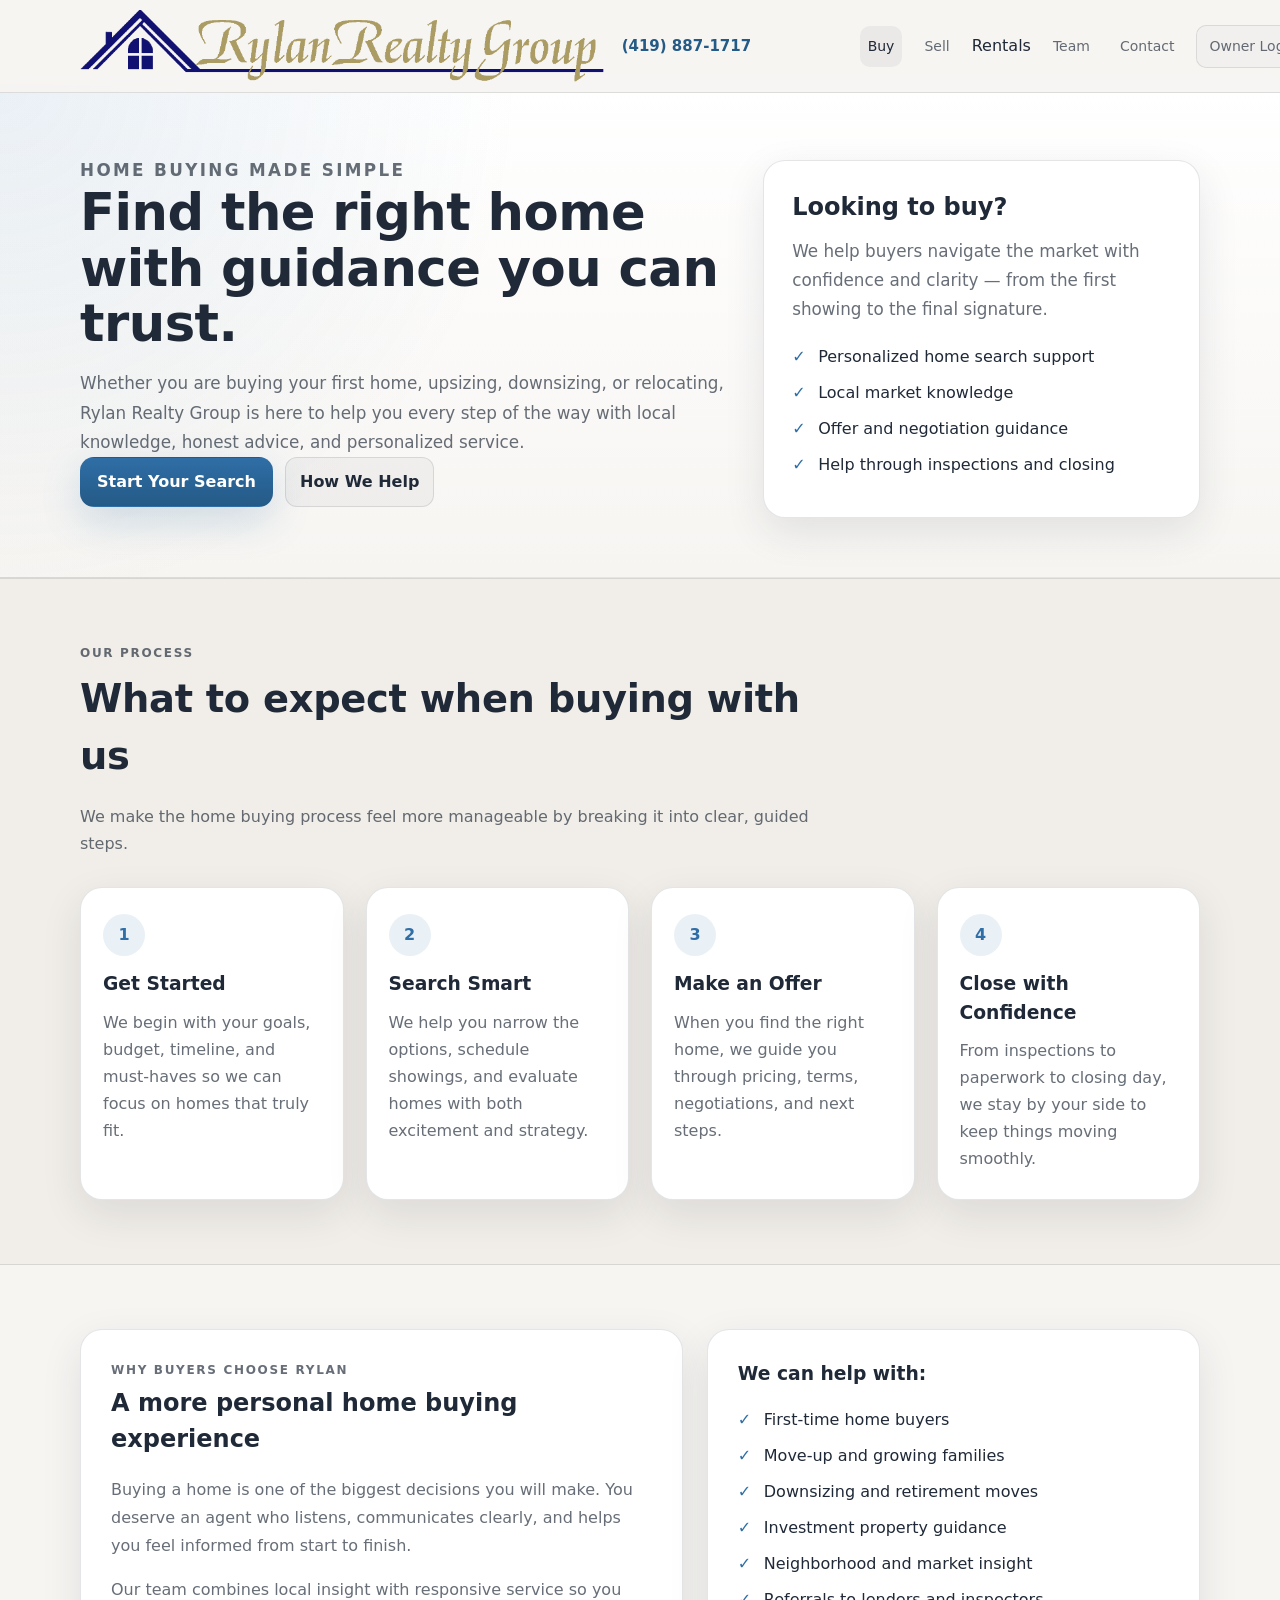
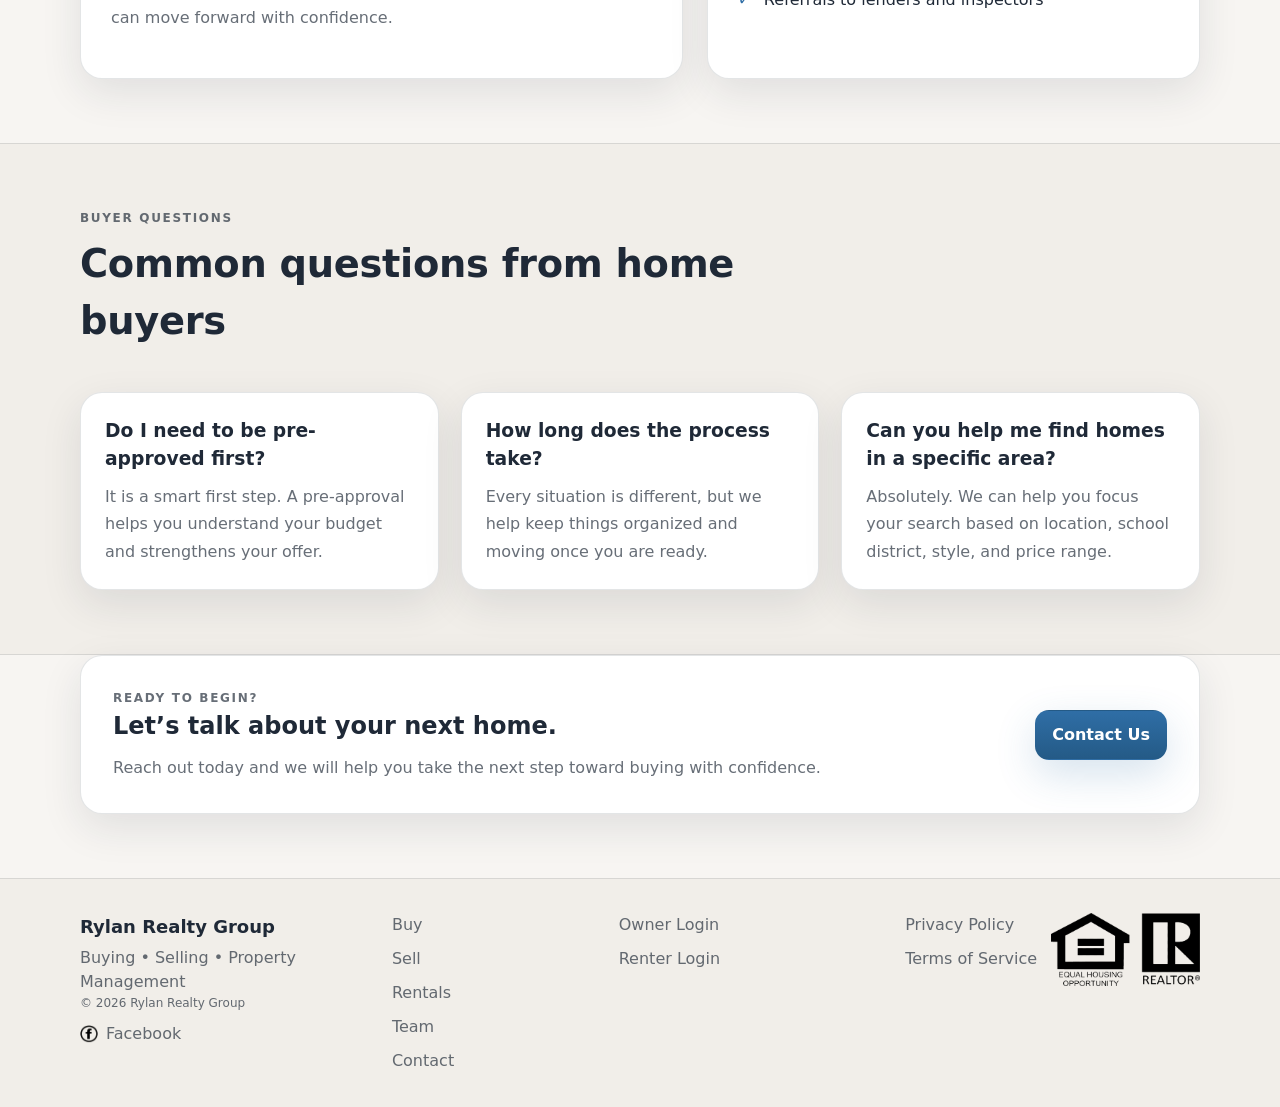
==== commit 064495b8: "Update buy.html" ====
--- a/buy.html
+++ b/buy.html
@@ -25,7 +25,7 @@
       <nav class="site-nav" aria-label="Primary navigation">
         <a href="buy.html" class="nav-link is-active">Buy</a>
         <a href="sell.html" class="nav-link">Sell</a>
-        <a href="https://rylan.managebuilding.com/Resident/public/rentals" class="nav-link">Rentals</a>
+        <a href="https://rylan.managebuilding.com/Resident/public/rentals" target="_blank" rel="noopener">Rentals</a>
         <a href="team.html" class="nav-link">Team</a>
         <a href="contact.html" class="nav-link">Contact</a>
         <a href="https://rylan.managebuilding.com/manager/public/authentication/login?ReturnUrl=%2Fmanager" class="nav-link nav-pill" target="_blank" rel="noopener">Owner Login</a>
@@ -197,23 +197,37 @@
   </main>
 
   <footer class="site-footer">
-    <div class="container footer-wrap">
+    <div class="container footer-grid">
       <div>
-        <h3>Rylan Realty Group</h3>
-        <p>Your trusted local real estate team.</p>
+        <div class="footer-brand">Rylan Realty Group</div>
+        <div class="muted">Buying • Selling • Property Management</div>
+        <div class="muted tiny">© <span id="year"></span> Rylan Realty Group</div>
+
+        <a class="footer-social" href="https://www.facebook.com/rylanrealty" target="_blank" rel="noopener" aria-label="Visit us on Facebook">
+          <img class="fb-icon" src="images/logos/fbook.png" alt="" aria-hidden="true">Facebook</a>
       </div>
 
       <div class="footer-links">
-        <a href="index.html">Home</a>
         <a href="buy.html">Buy</a>
         <a href="sell.html">Sell</a>
+        <a href="https://rylan.managebuilding.com/Resident/public/rentals" target="_blank" rel="noopener">Rentals</a>
         <a href="team.html">Team</a>
         <a href="contact.html">Contact</a>
       </div>
-    </div>
-
-    <div class="container footer-bottom">
-      <p>&copy; <span id="year"></span> Rylan Realty Group. All rights reserved.</p>
+
+      <div class="footer-links">
+        <a href="https://rylan.managebuilding.com/manager/public/authentication/login?ReturnUrl=%2Fmanager" target="_blank" rel="noopener">Owner Login</a>
+        <a href="https://rylan.managebuilding.com/Resident/portal/login" target="_blank" rel="noopener">Renter Login</a>
+      </div>
+
+      <div class="footer-links footer-legal">
+        <a href="/privacy-policy.html">Privacy Policy</a>
+        <a href="/terms.html">Terms of Service</a>
+      </div>
+
+      <div class="footer-logos">
+        <img src="images/logos/realtor_equalhousing_logo.png" alt="REALTOR® and Equal Housing Opportunity logos">
+      </div>
     </div>
   </footer>
 
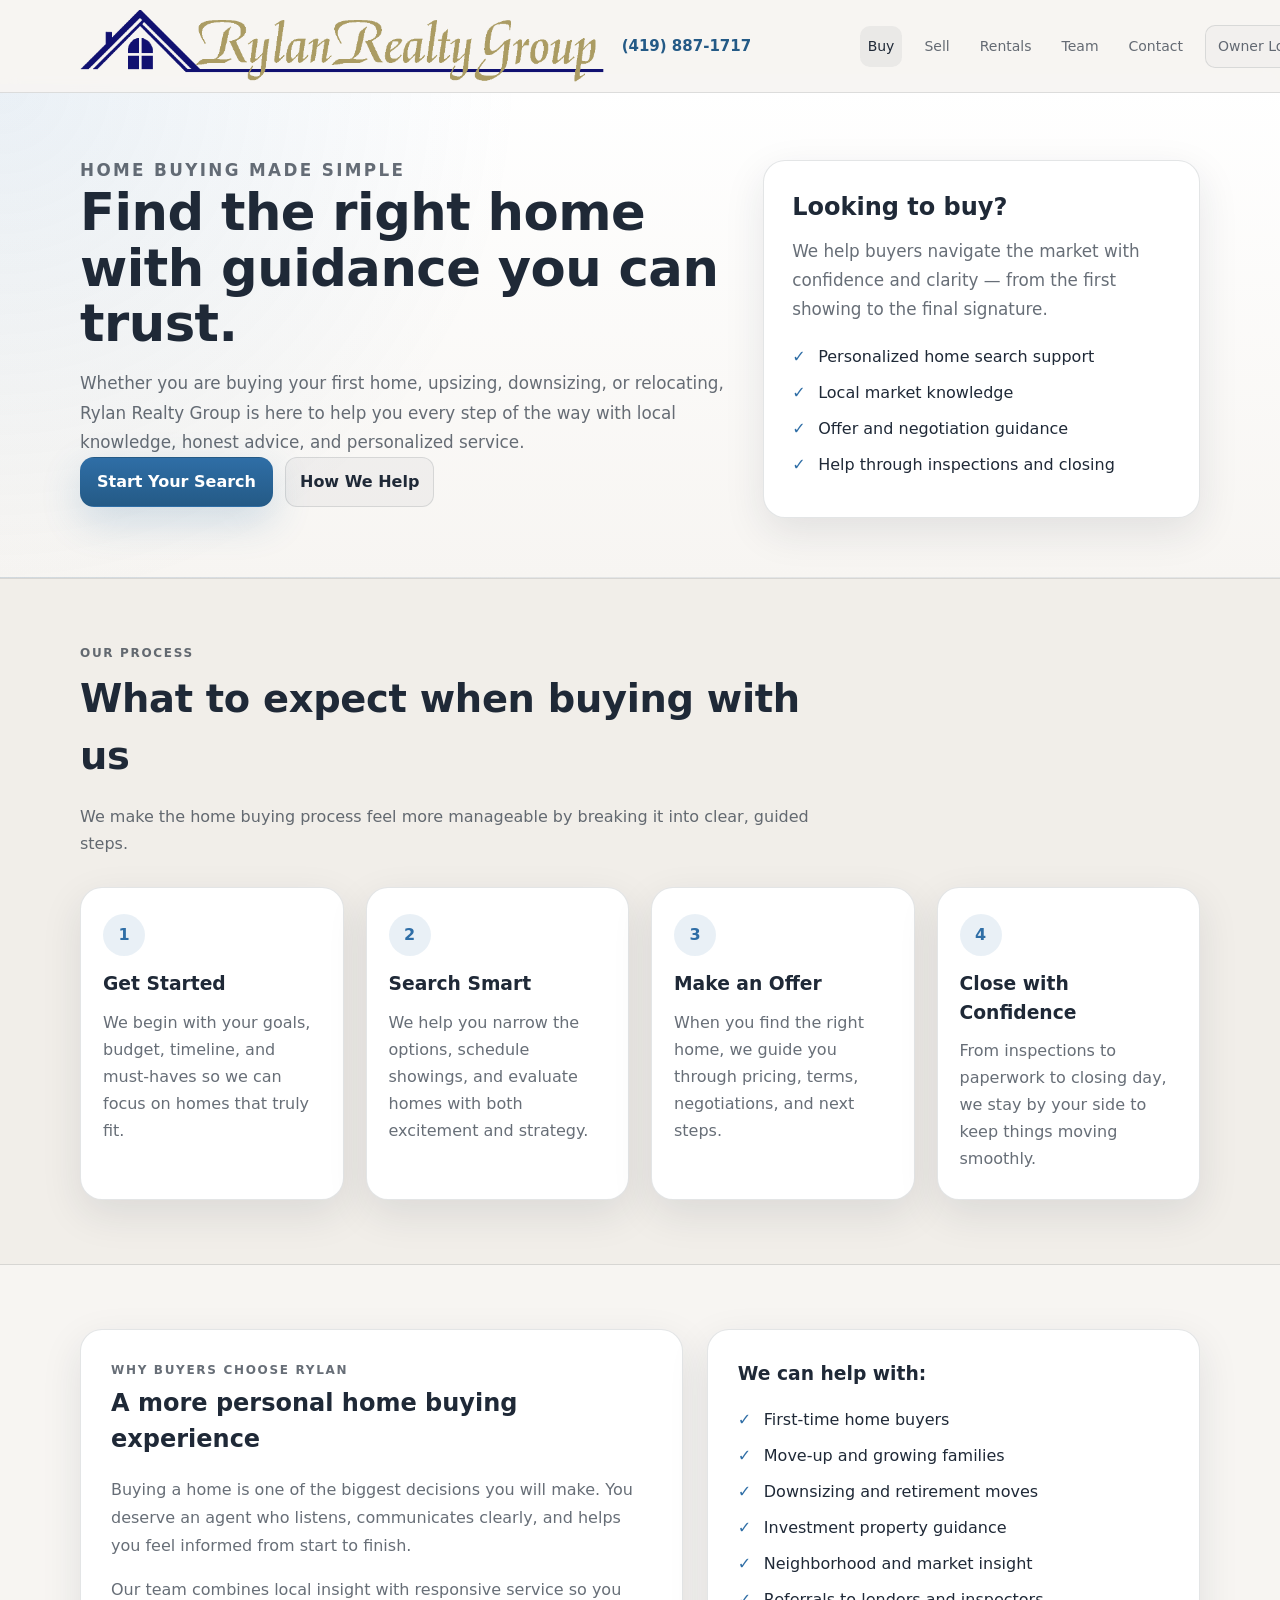
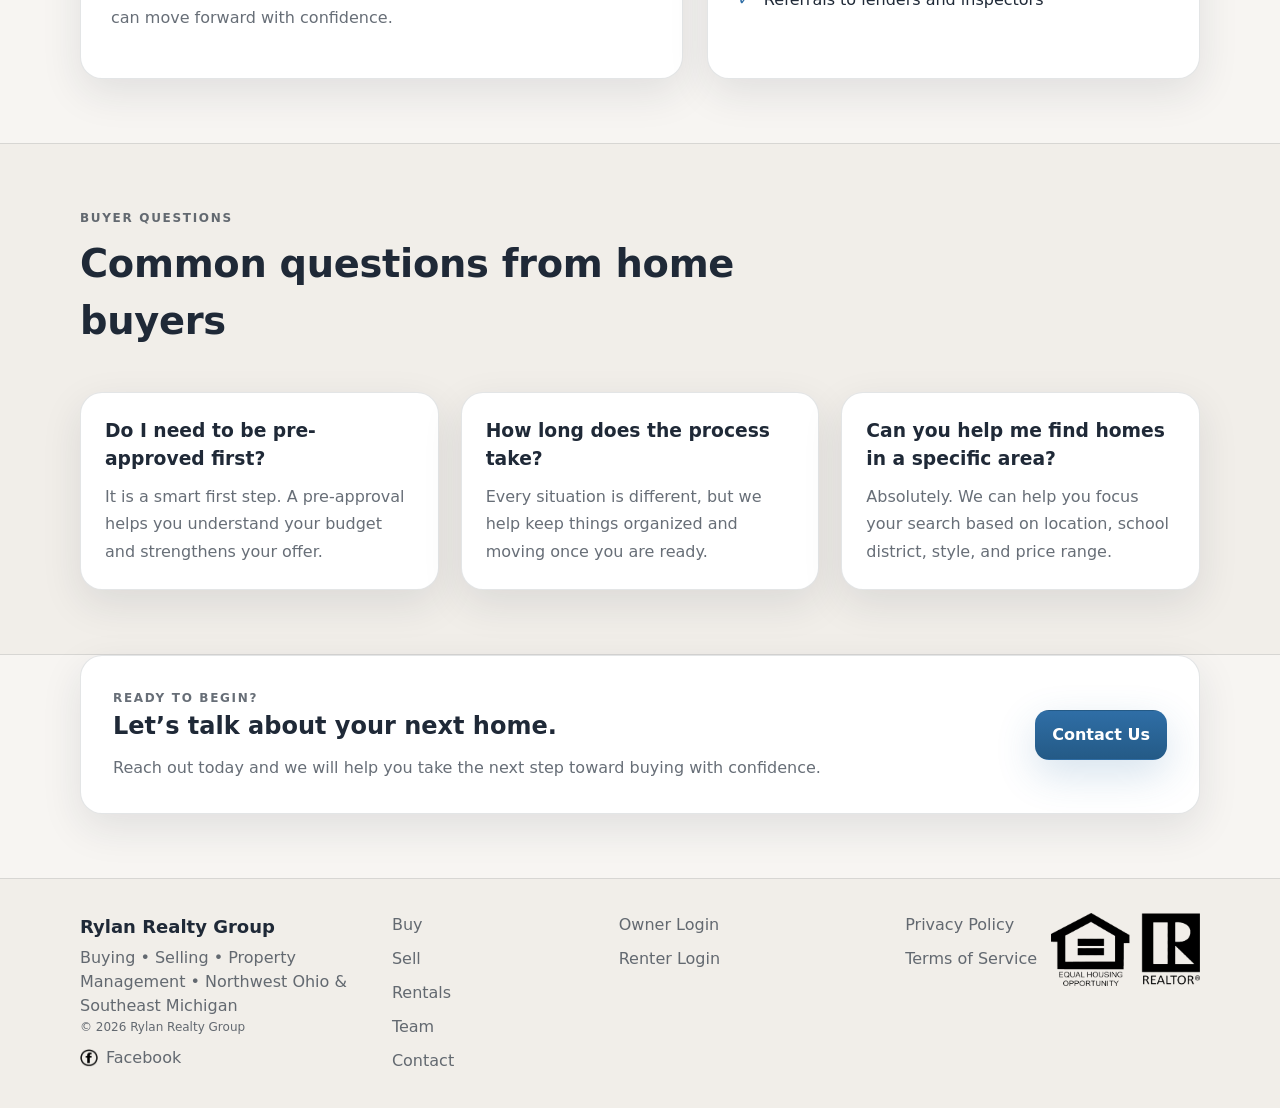
==== commit c571cce2: "Update buy.html" ====
--- a/buy.html
+++ b/buy.html
@@ -25,7 +25,7 @@
       <nav class="site-nav" aria-label="Primary navigation">
         <a href="buy.html" class="nav-link is-active">Buy</a>
         <a href="sell.html" class="nav-link">Sell</a>
-        <a href="https://rylan.managebuilding.com/Resident/public/rentals" target="_blank" rel="noopener">Rentals</a>
+        <a href="https://rylan.managebuilding.com/Resident/public/rentals" class="nav-link" target="_blank" rel="noopener">Rentals</a>
         <a href="team.html" class="nav-link">Team</a>
         <a href="contact.html" class="nav-link">Contact</a>
         <a href="https://rylan.managebuilding.com/manager/public/authentication/login?ReturnUrl=%2Fmanager" class="nav-link nav-pill" target="_blank" rel="noopener">Owner Login</a>
@@ -199,8 +199,8 @@
   <footer class="site-footer">
     <div class="container footer-grid">
       <div>
-        <div class="footer-brand">Rylan Realty Group</div>
-        <div class="muted">Buying • Selling • Property Management</div>
+        <div class="footer-brand">Rylan Realty Group</div>        
+        <div class="muted">Buying • Selling • Property Management • Northwest Ohio & Southeast Michigan</div>
         <div class="muted tiny">© <span id="year"></span> Rylan Realty Group</div>
 
         <a class="footer-social" href="https://www.facebook.com/rylanrealty" target="_blank" rel="noopener" aria-label="Visit us on Facebook">
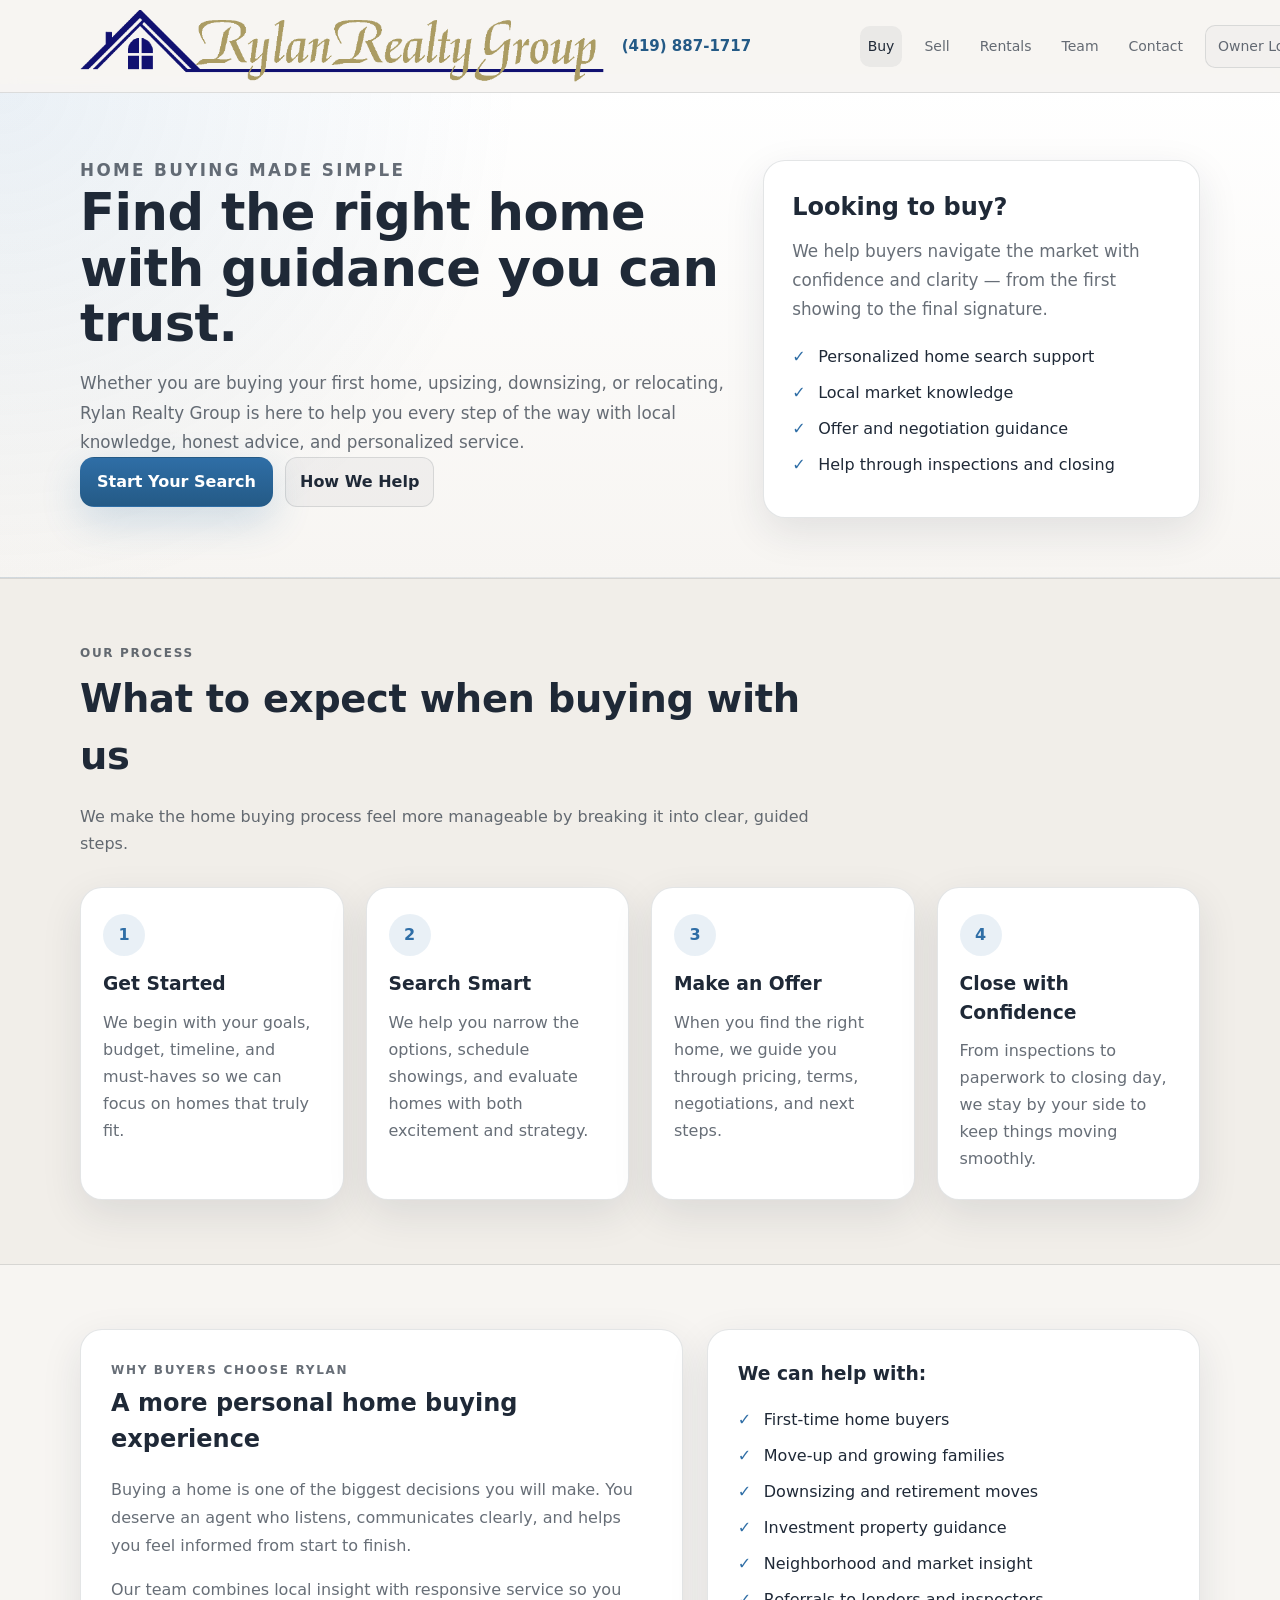
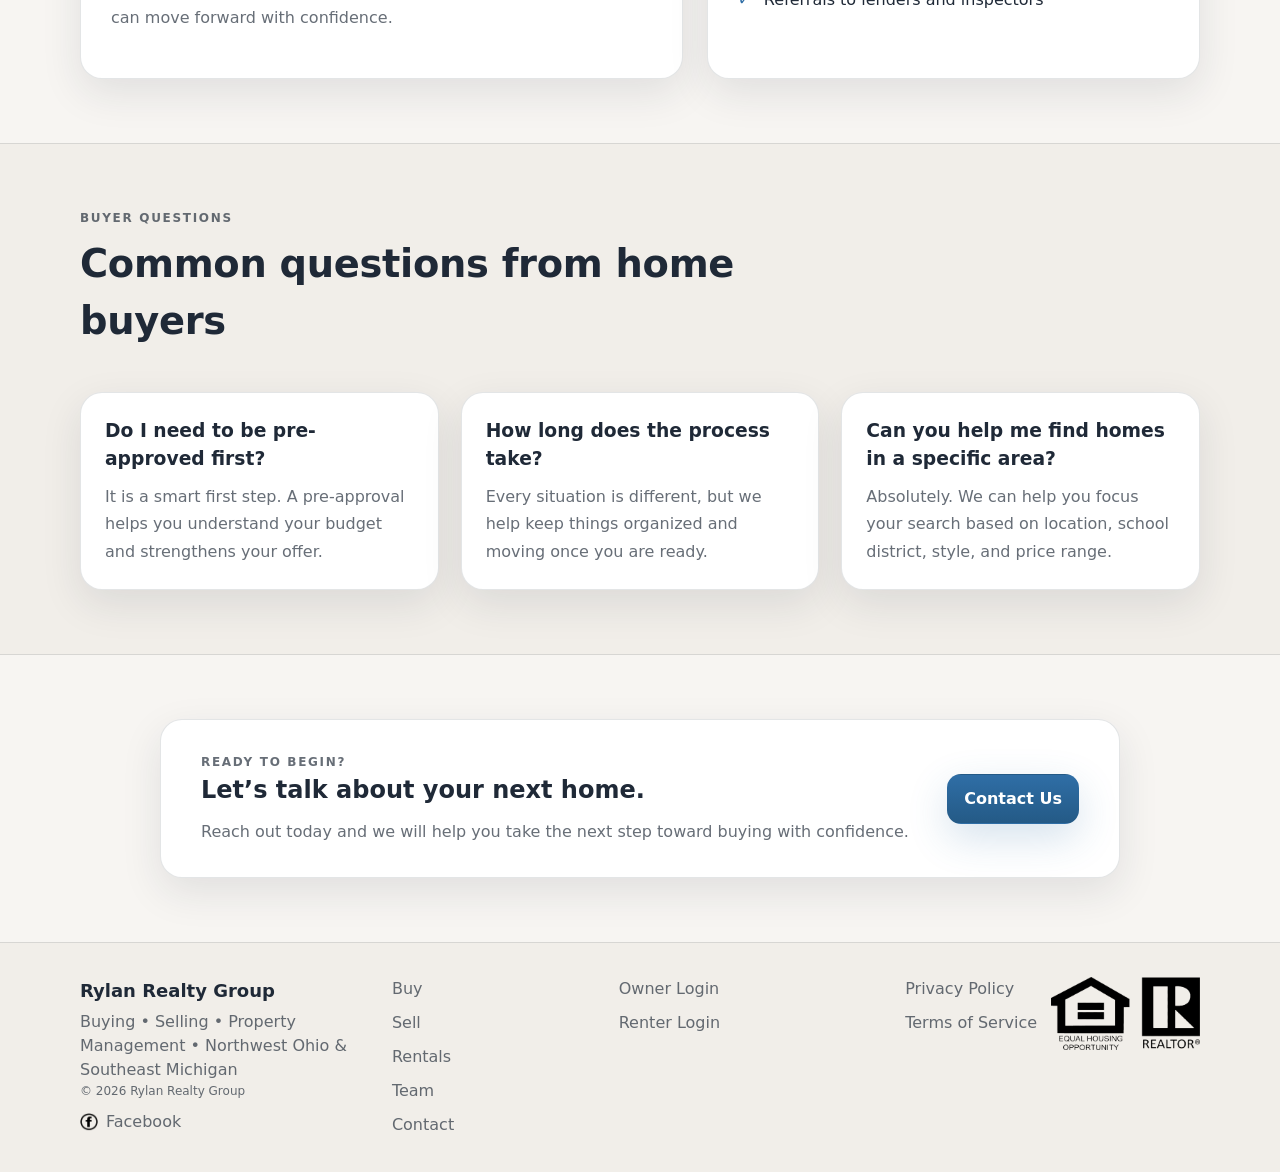
==== commit 094950eb: "Update buy.html" ====
--- a/buy.html
+++ b/buy.html
@@ -80,7 +80,7 @@
           </p>
         </div>
 
-        <div class="info-grid four-up">
+        <div class="info-grid four-up mobile-scroll-row">
           <article class="info-card">
             <div class="info-number">1</div>
             <h3>Get Started</h3>
@@ -153,7 +153,7 @@
           <h2>Common questions from home buyers</h2>
         </div>
 
-        <div class="faq-grid">
+        <div class="faq-grid mobile-scroll-row">
           <article class="faq-card">
             <h3>Do I need to be pre-approved first?</h3>
             <p>
--- a/css/styles.css
+++ b/css/styles.css
@@ -722,15 +722,18 @@
 }
 
 .cta-section {
-  padding-top: 0;
+  padding: 64px 0;
 }
 
 .cta-card {
-  padding: 32px;
+  padding: 32px 40px;
   display: flex;
   align-items: center;
   justify-content: space-between;
   gap: 20px;
+
+  max-width: 960px;
+  margin: 0 auto;
 }
 
 .cta-card h2 {
@@ -901,7 +904,12 @@
   display: flex;
   gap: 10px;
   flex-wrap: wrap;
+  justify-content: center;
   margin-top: 14px;
+}
+
+.contact-card {
+  text-align: center;
 }
 
 /* Contact Page */
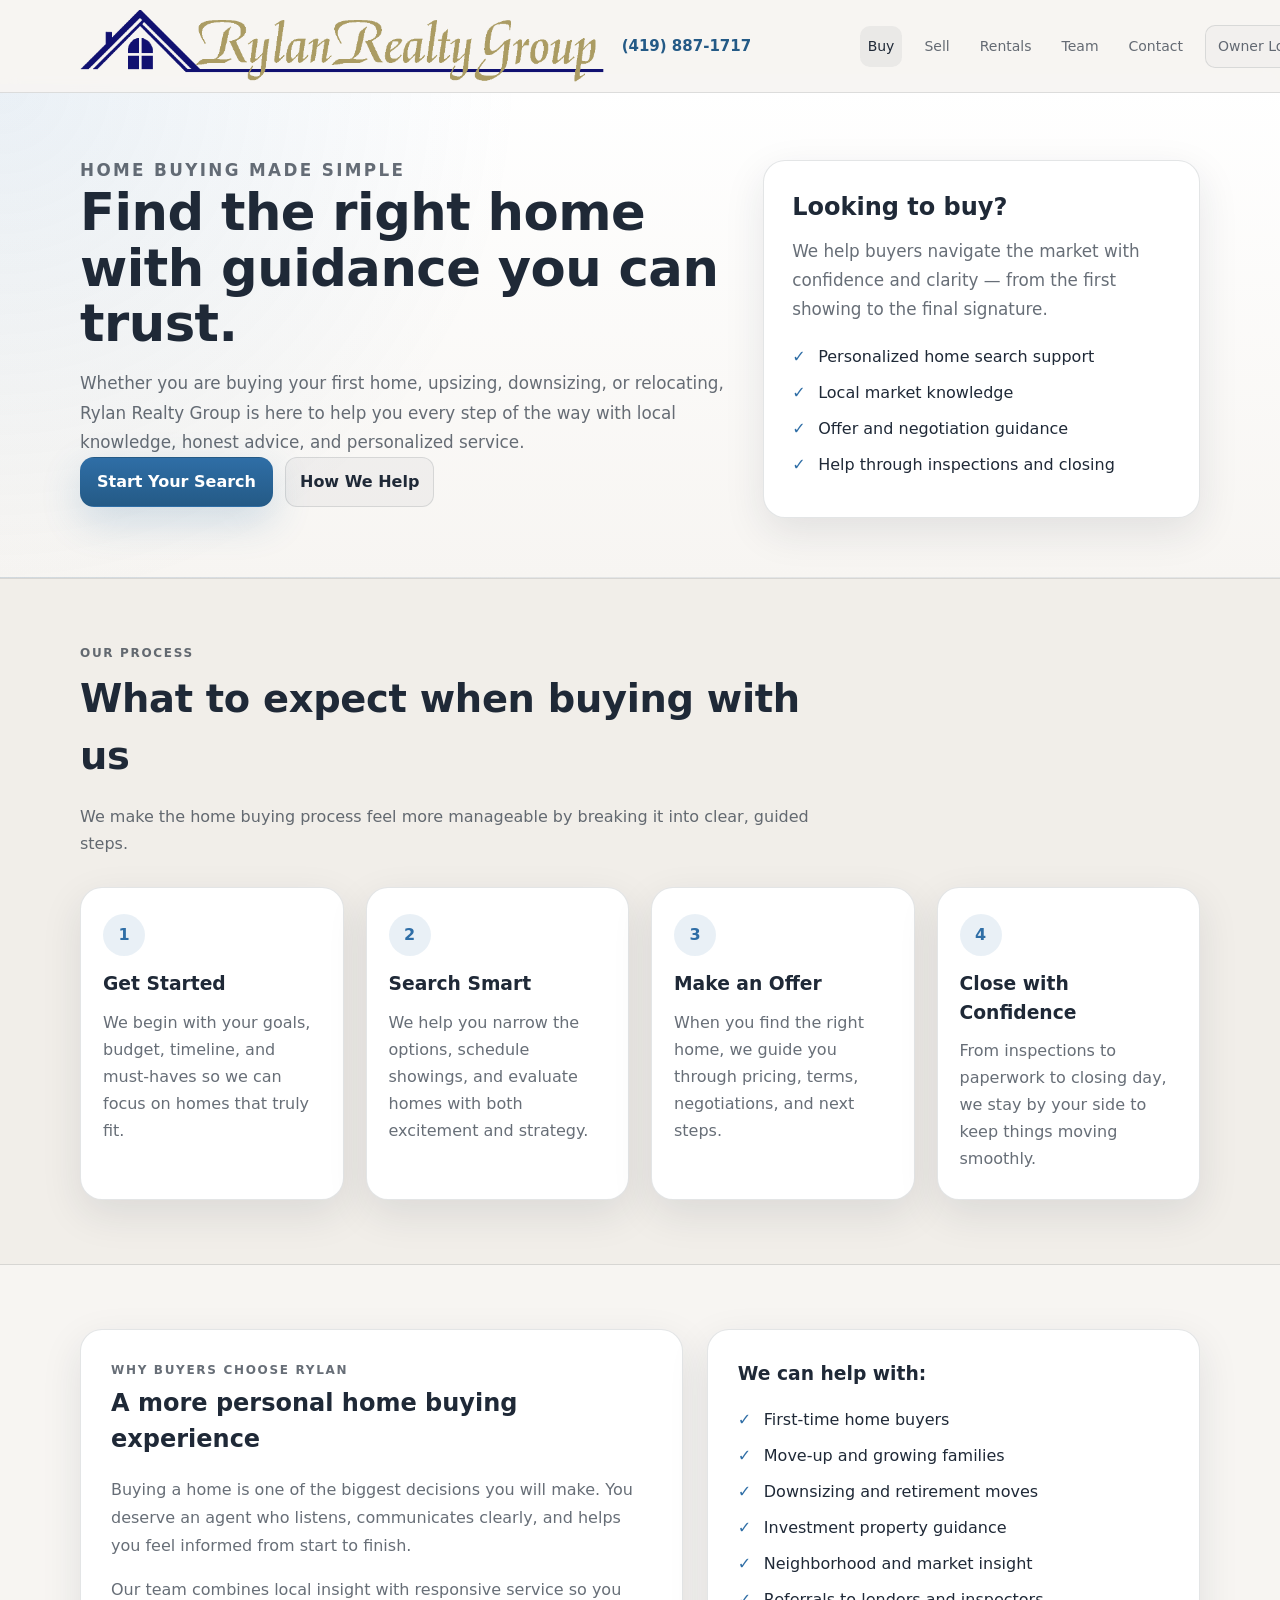
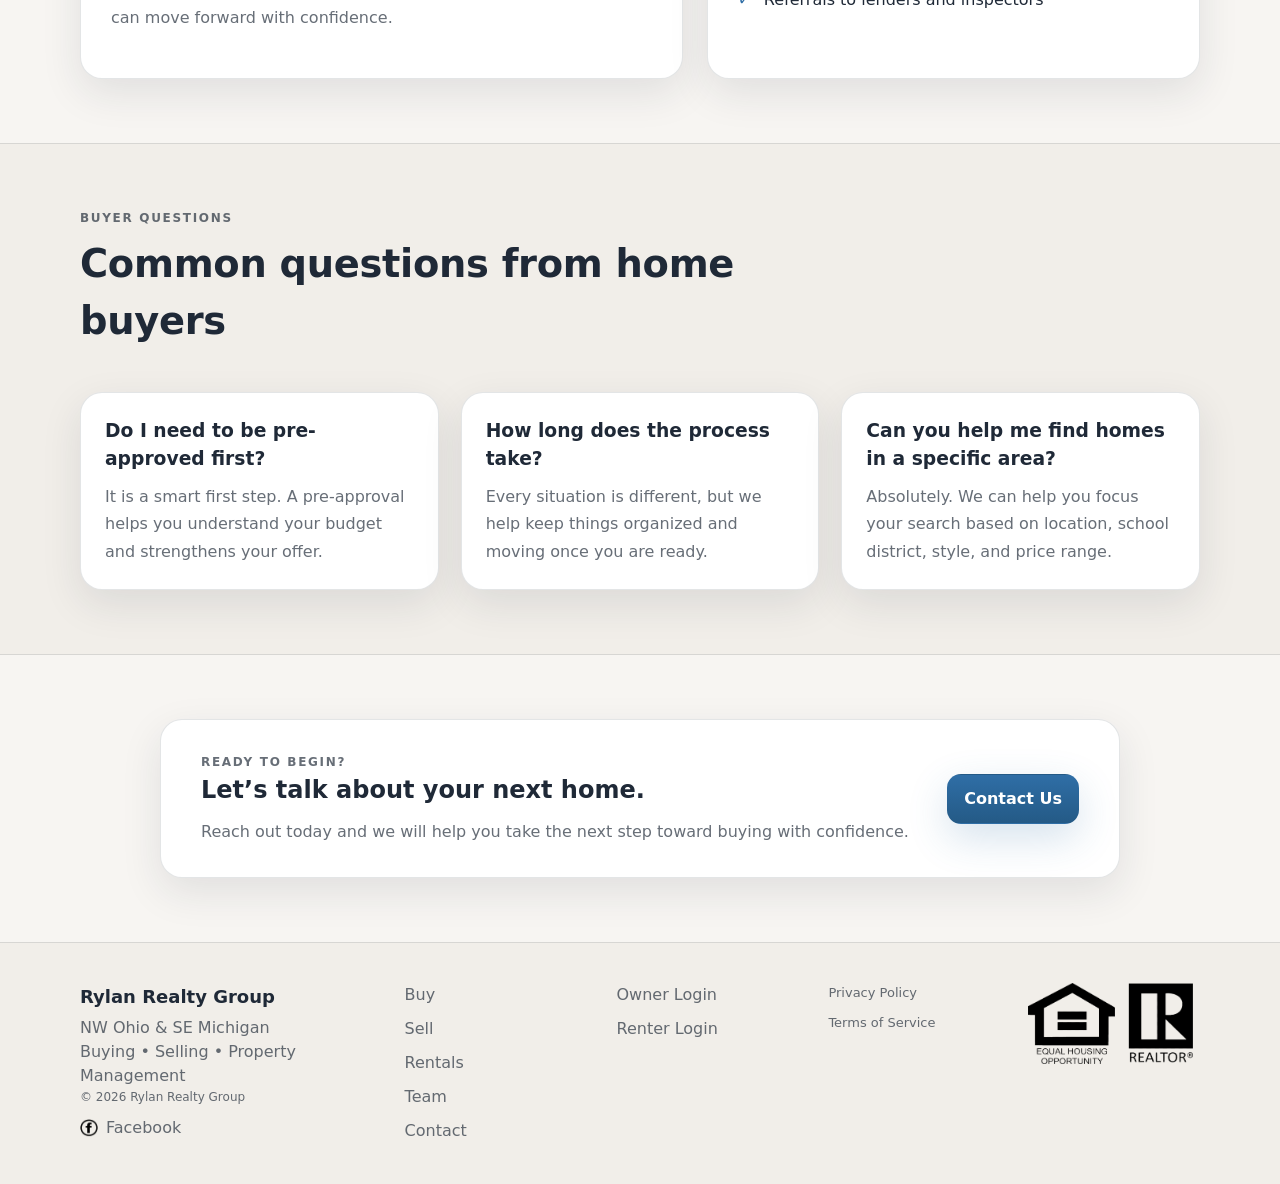
==== commit a5084aab: "Update buy.html" ====
--- a/buy.html
+++ b/buy.html
@@ -200,7 +200,8 @@
     <div class="container footer-grid">
       <div>
         <div class="footer-brand">Rylan Realty Group</div>        
-        <div class="muted">Buying • Selling • Property Management • Northwest Ohio & Southeast Michigan</div>
+        <div class="muted">NW Ohio & SE Michigan</div>
+        <div class="muted">Buying • Selling • Property Management</div>
         <div class="muted tiny">© <span id="year"></span> Rylan Realty Group</div>
 
         <a class="footer-social" href="https://www.facebook.com/rylanrealty" target="_blank" rel="noopener" aria-label="Visit us on Facebook">
@@ -221,8 +222,8 @@
       </div>
 
       <div class="footer-links footer-legal">
-        <a href="/privacy-policy.html">Privacy Policy</a>
-        <a href="/terms.html">Terms of Service</a>
+        <a href="privacy-policy.html">Privacy Policy</a>
+        <a href="terms.html">Terms of Service</a>
       </div>
 
       <div class="footer-logos">
--- a/css/styles.css
+++ b/css/styles.css
@@ -731,7 +731,6 @@
   align-items: center;
   justify-content: space-between;
   gap: 20px;
-
   max-width: 960px;
   margin: 0 auto;
 }
@@ -989,15 +988,15 @@
    Footer
 ========================= */
 .site-footer {
-  padding: 34px 0;
+  padding: 40px 0;
   background: var(--surface-2);
   border-top: 1px solid var(--line);
 }
 
 .footer-grid {
   display: grid;
-  grid-template-columns: 1.4fr 1fr 1fr 0.9fr 0.7fr;
-  gap: 14px;
+  grid-template-columns: 1.6fr 1fr 1fr 0.9fr 0.95fr;
+  gap: 24px;
   align-items: start;
 }
 
@@ -1017,14 +1016,13 @@
   color: var(--text);
 }
 
-.footer-logos img {
-  width: 180px;
-  height: auto;
-  display: block;
-}
-
 .footer-legal {
-  justify-self: end;
+  display: grid;
+  gap: 10px;
+}
+
+.footer-legal a {
+  font-size: 13px;
 }
 
 .footer-social {
@@ -1042,6 +1040,18 @@
 .fb-icon {
   width: 18px;
   height: 18px;
+}
+
+.footer-logos {
+  display: flex;
+  align-items: flex-start;
+  justify-content: center;
+}
+
+.footer-logos img {
+  width: 165px;
+  height: auto;
+  display: block;
 }
 
 /* =========================
@@ -1111,13 +1121,8 @@
   .team-extra-grid,
   .team-card-large,
   .contact-page-grid,
-  .contact-grid,
-  .footer-grid {
+  .contact-grid {
     grid-template-columns: 1fr;
-  }
-
-  .footer-legal {
-    justify-self: start;
   }
 }
 
@@ -1239,6 +1244,33 @@
   .office-map {
     height: 220px;
   }
+
+  .footer-grid {
+    grid-template-columns: 1fr;
+    gap: 26px;
+  }
+
+  .footer-links {
+    grid-template-columns: 1fr 1fr;
+    gap: 12px 20px;
+  }
+
+  .footer-legal {
+    display: flex;
+    justify-content: center;
+    gap: 20px;
+    flex-wrap: wrap;
+    margin-top: 4px;
+  }
+
+  .footer-logos {
+    justify-content: center;
+    margin-top: 6px;
+  }
+
+  .footer-logos img {
+    width: 130px;
+  }
 }
 
 @media (max-width: 700px) {
@@ -1275,3 +1307,17 @@
     max-width: 210px;
   }
 }
+
+.form-status {
+  margin-top: 14px;
+  font-size: 0.95rem;
+  line-height: 1.5;
+}
+
+.form-status.is-success {
+  color: #166534;
+}
+
+.form-status.is-error {
+  color: #b91c1c;
+}
